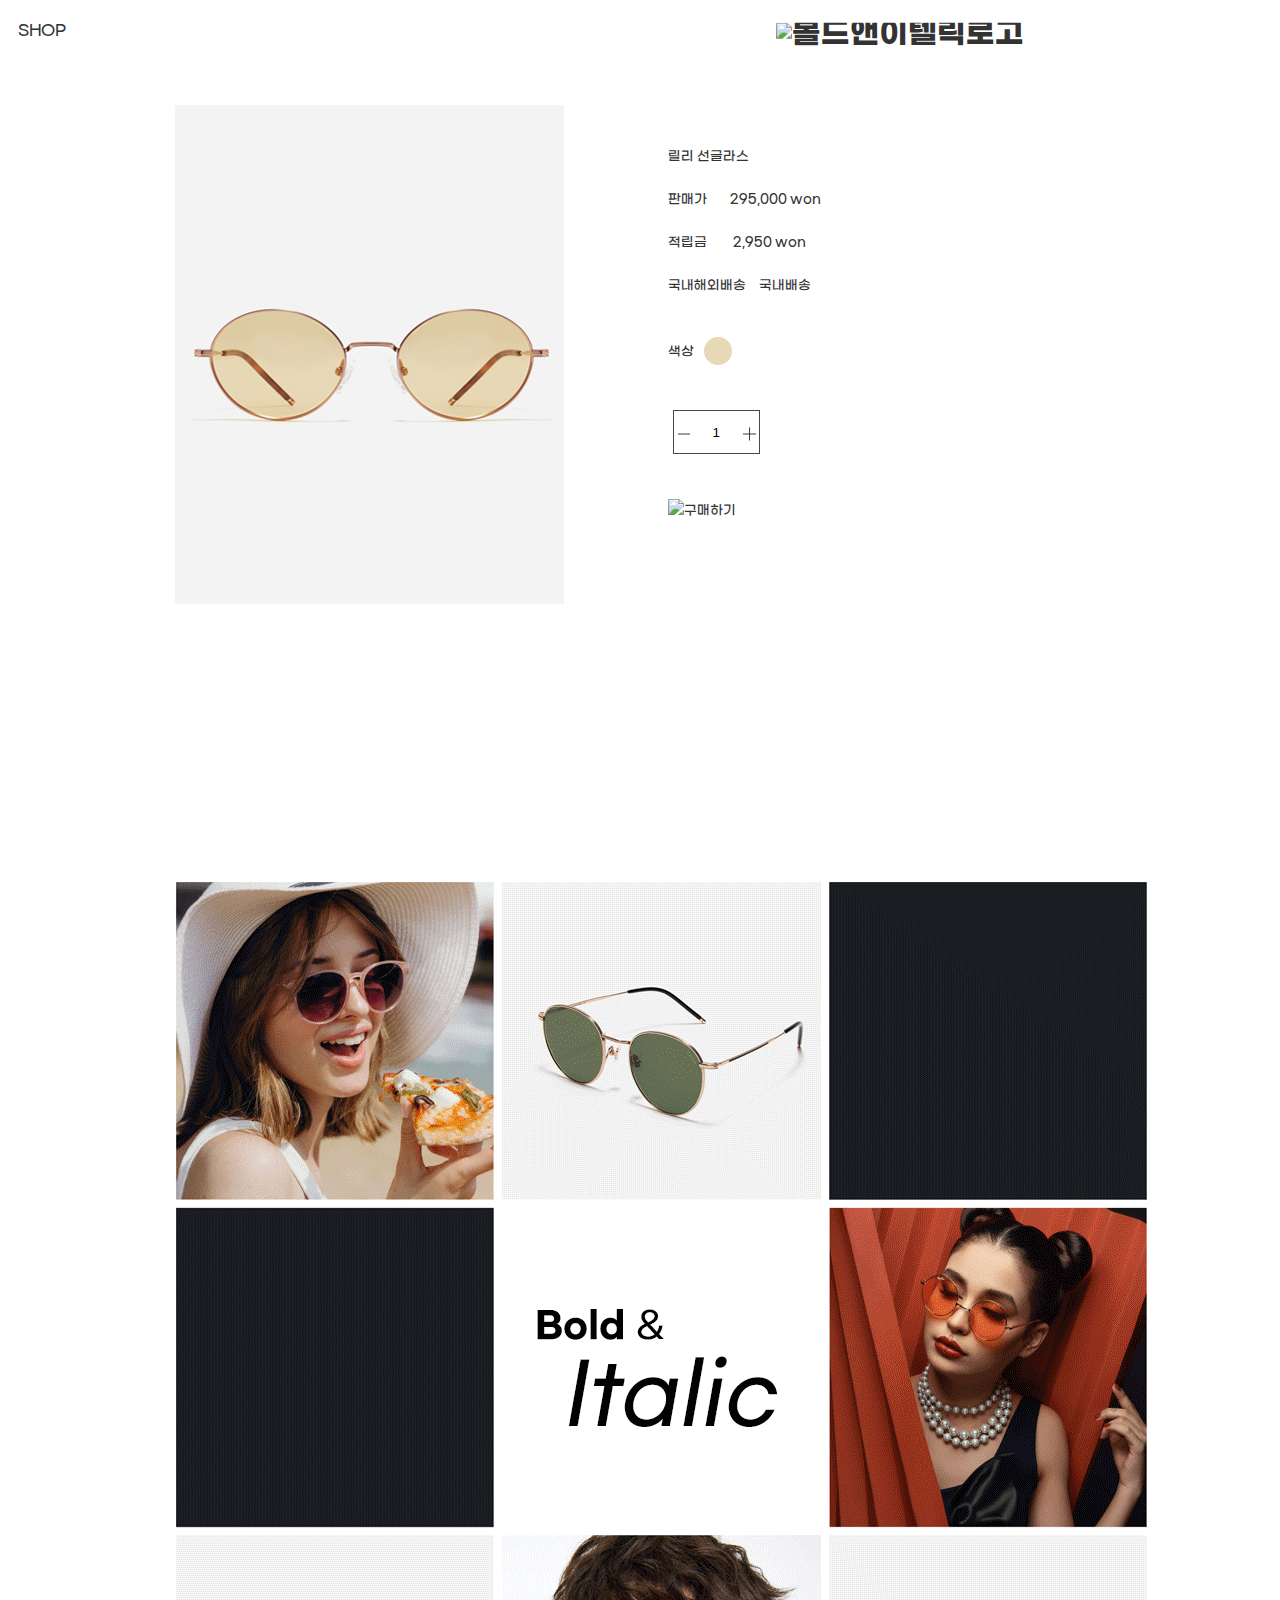
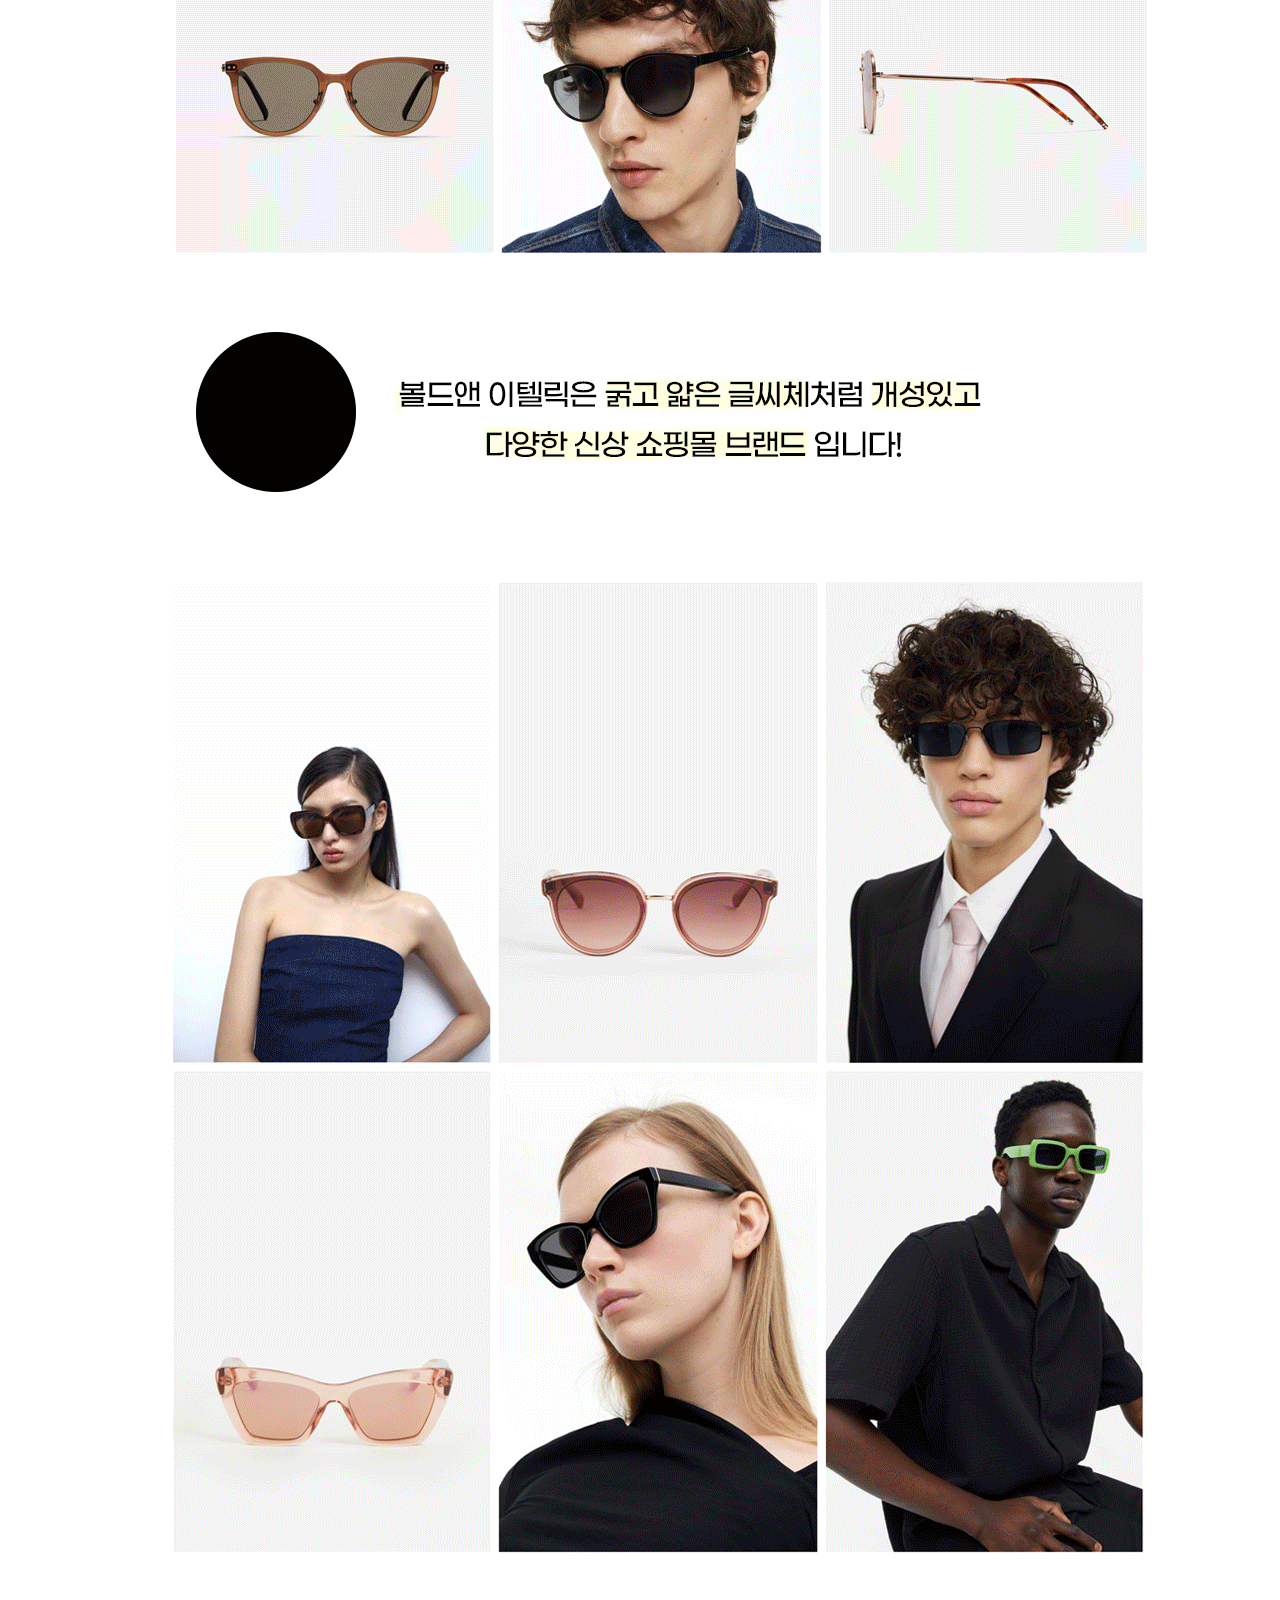
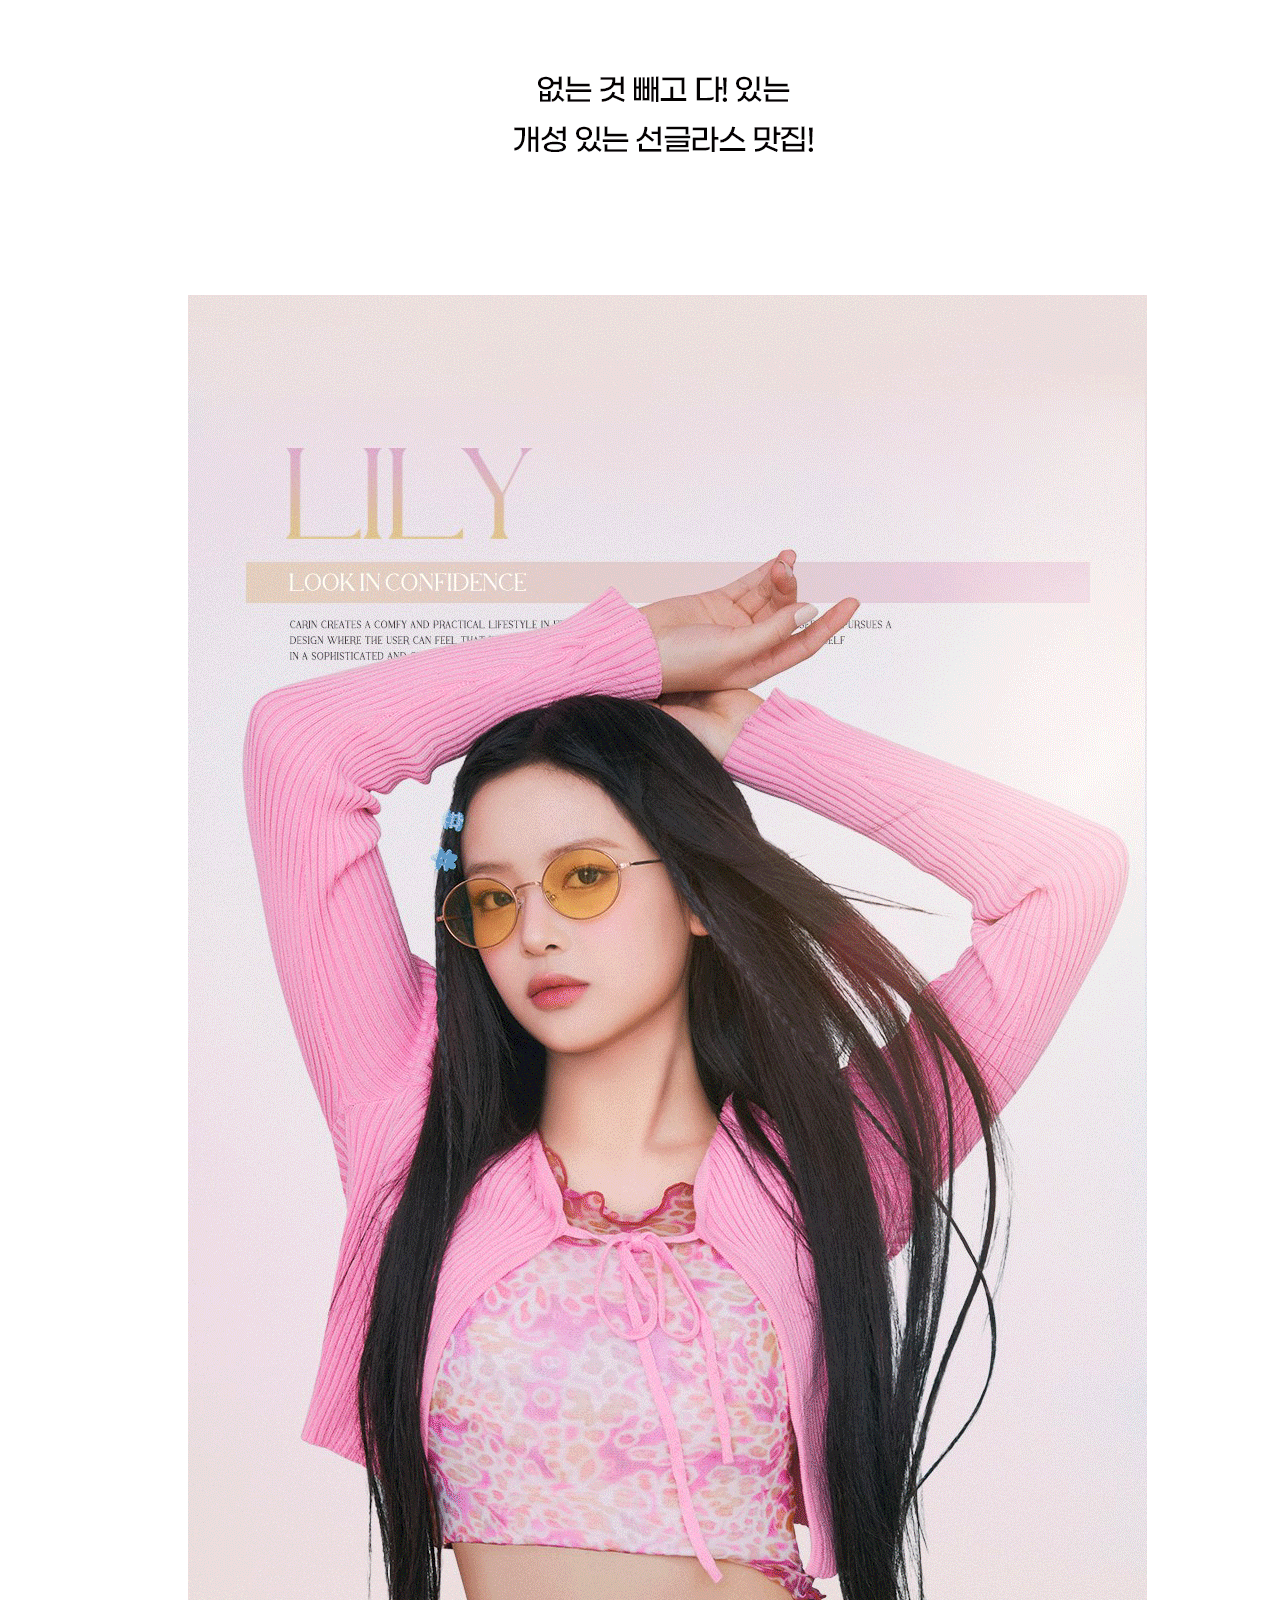
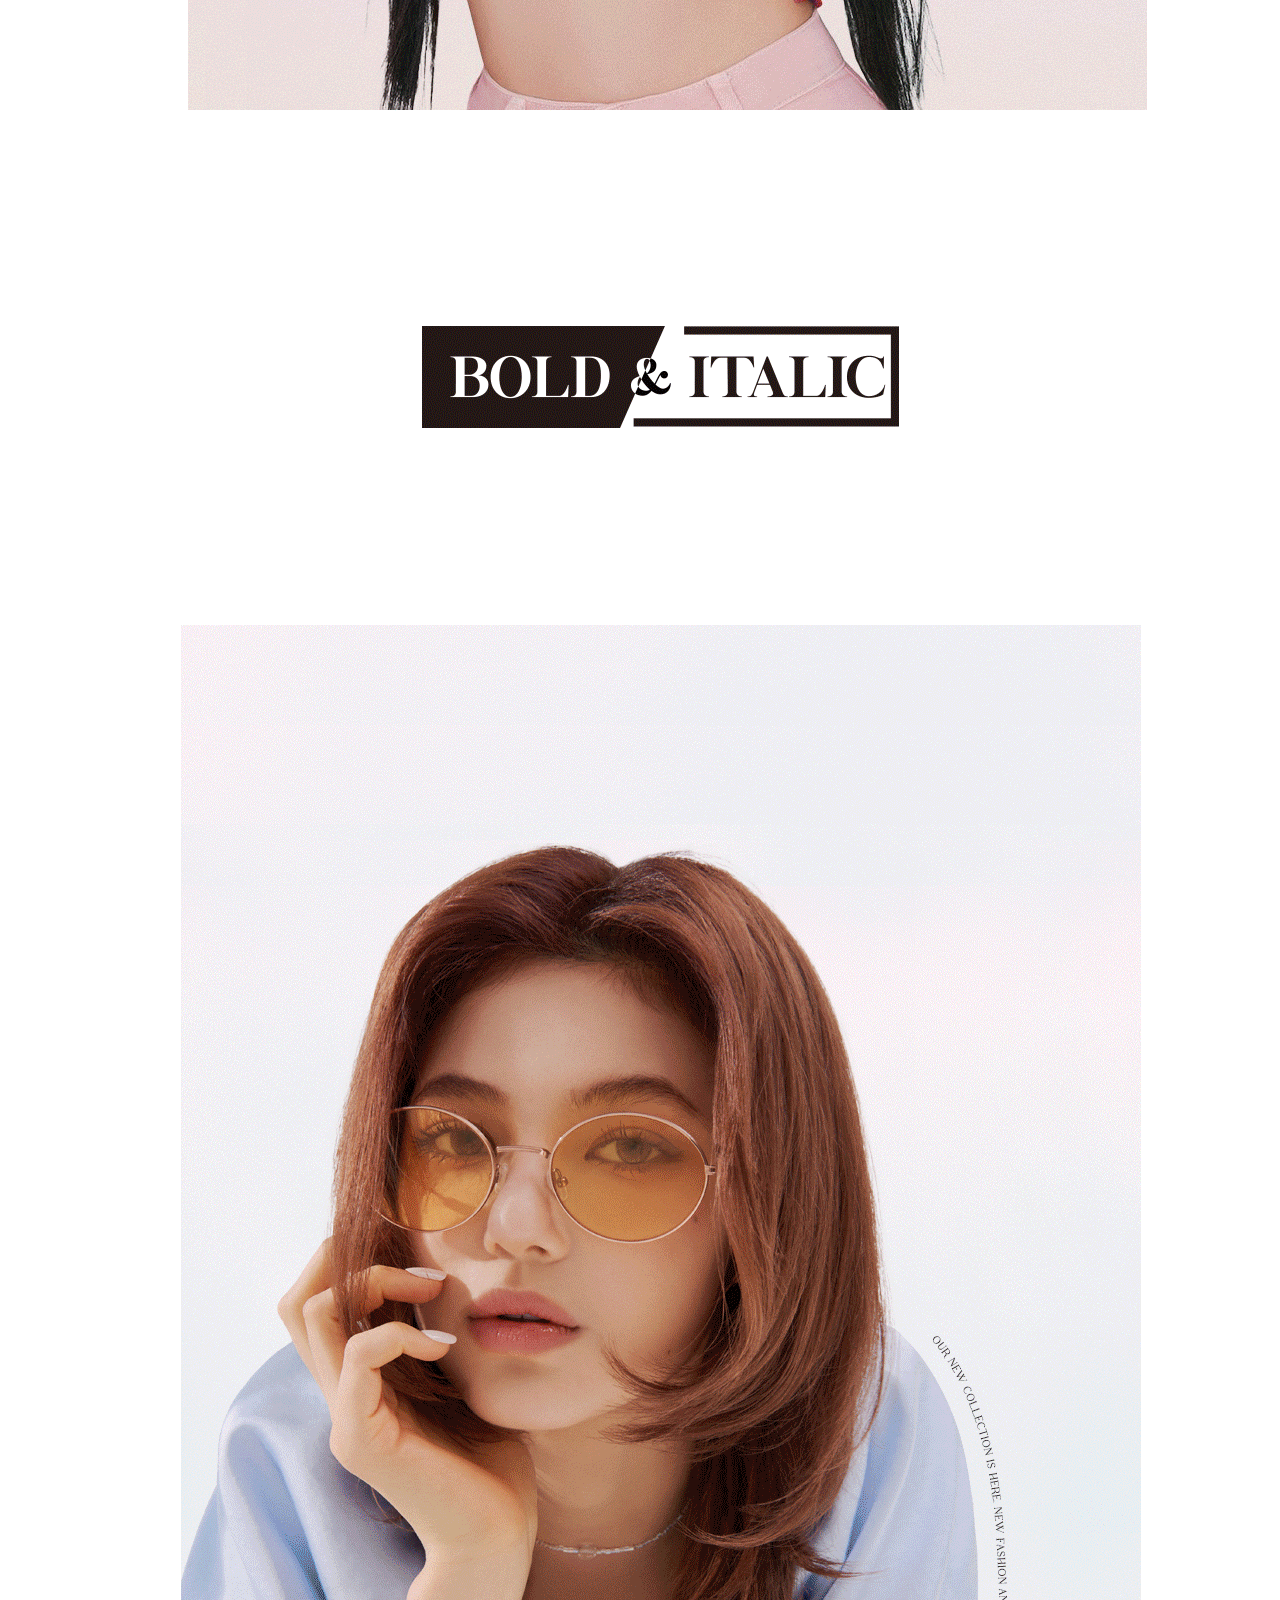
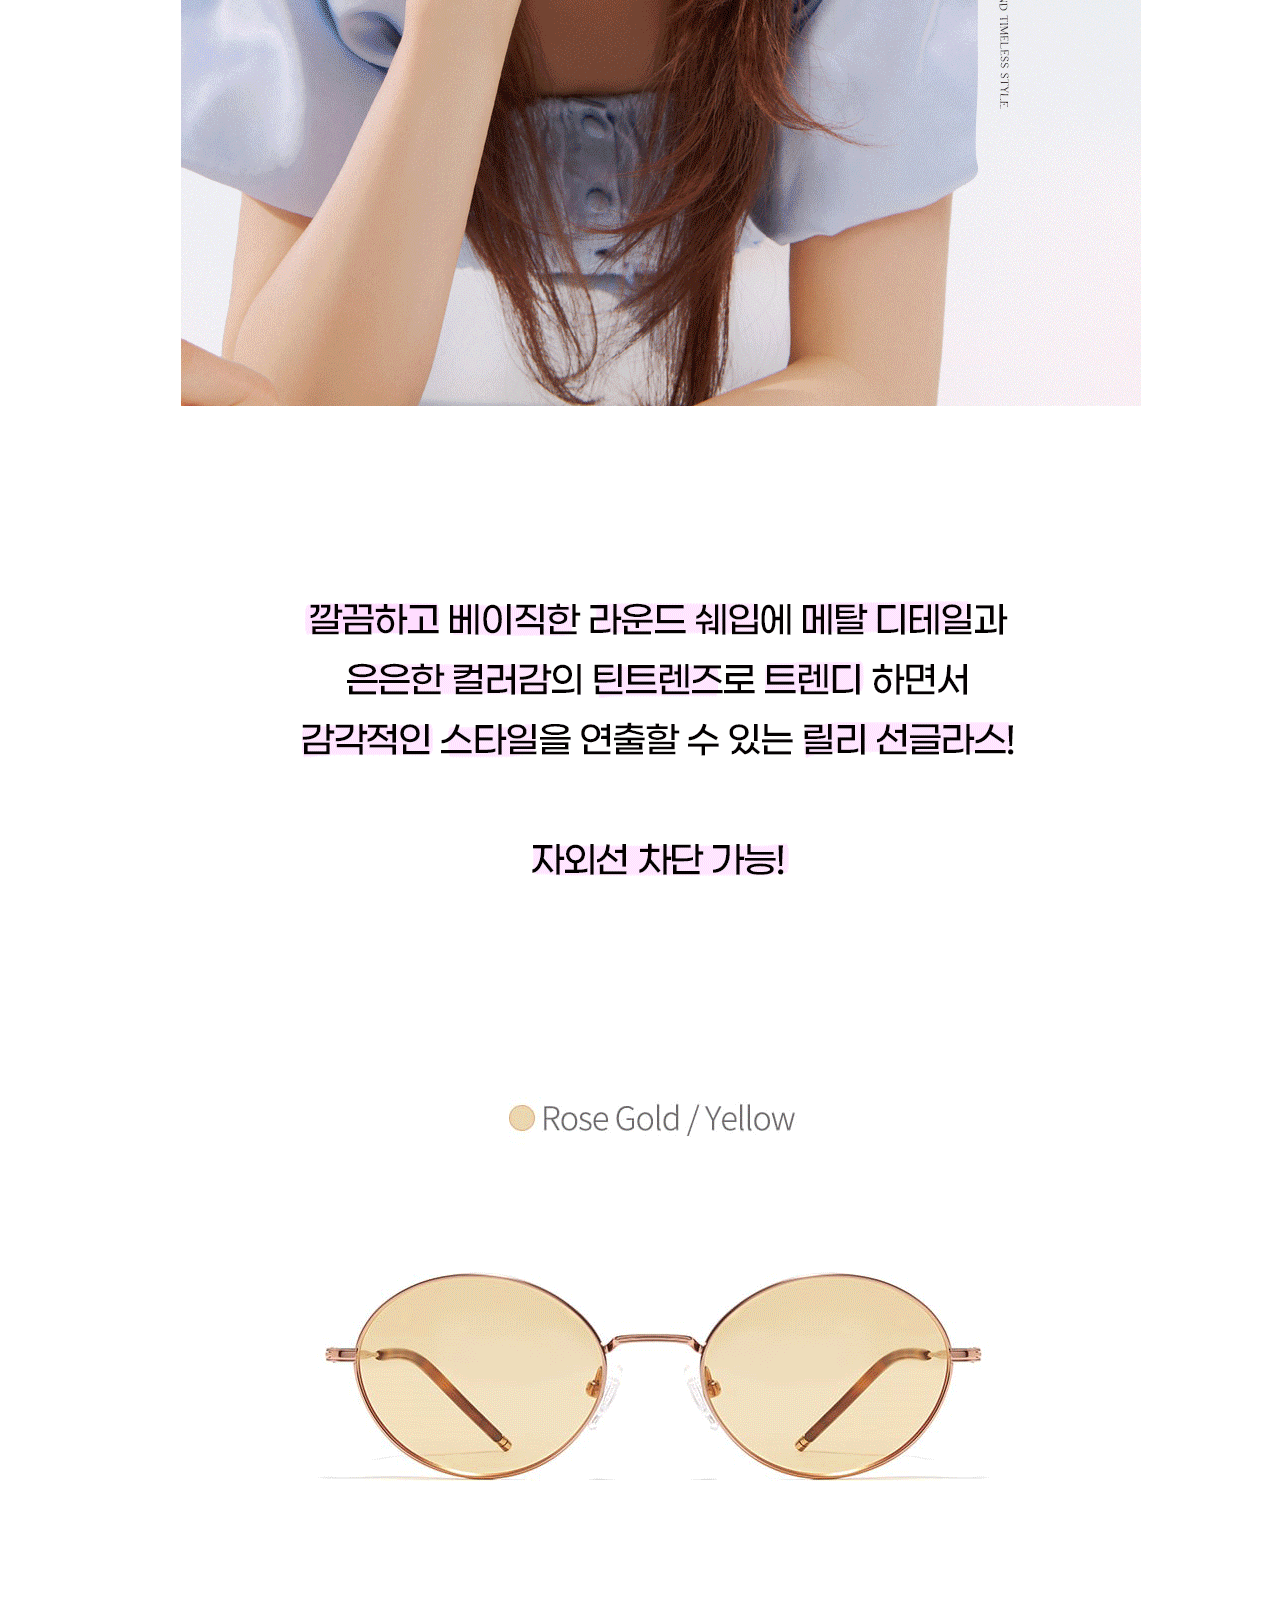
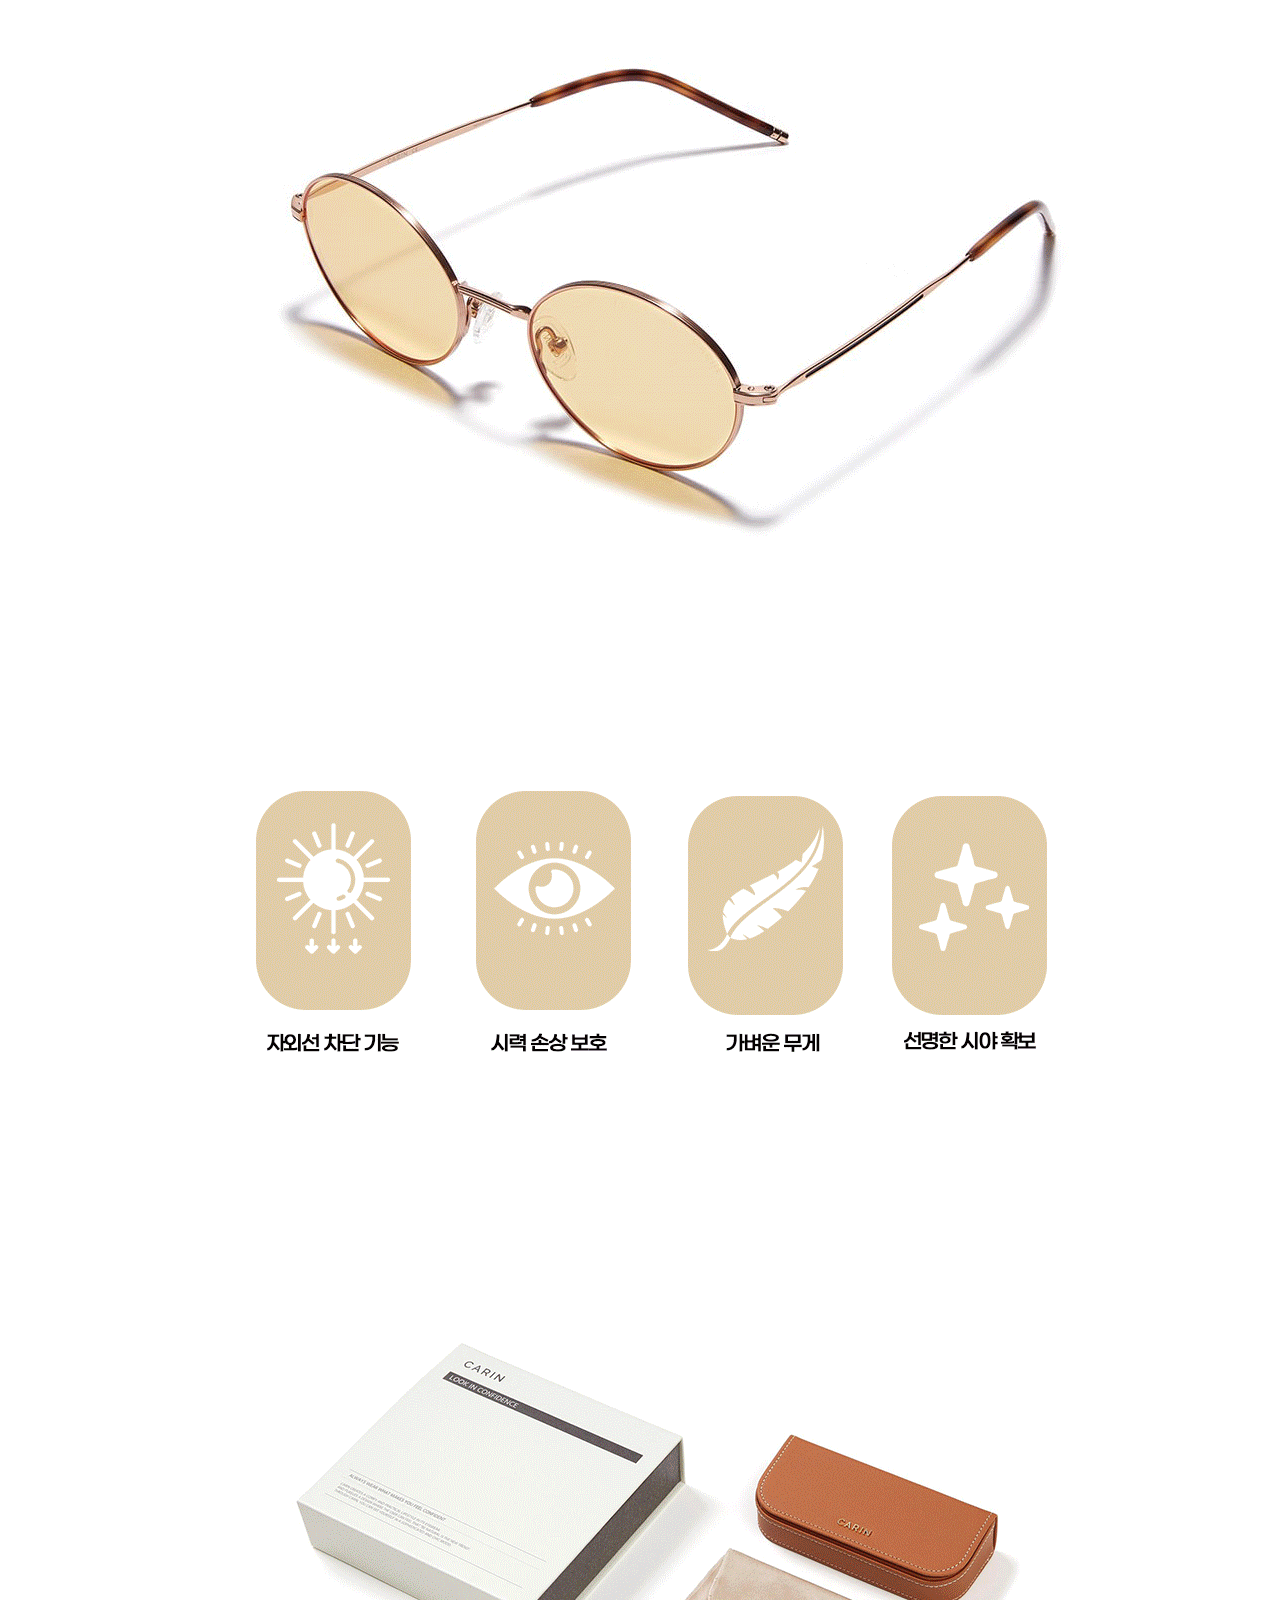
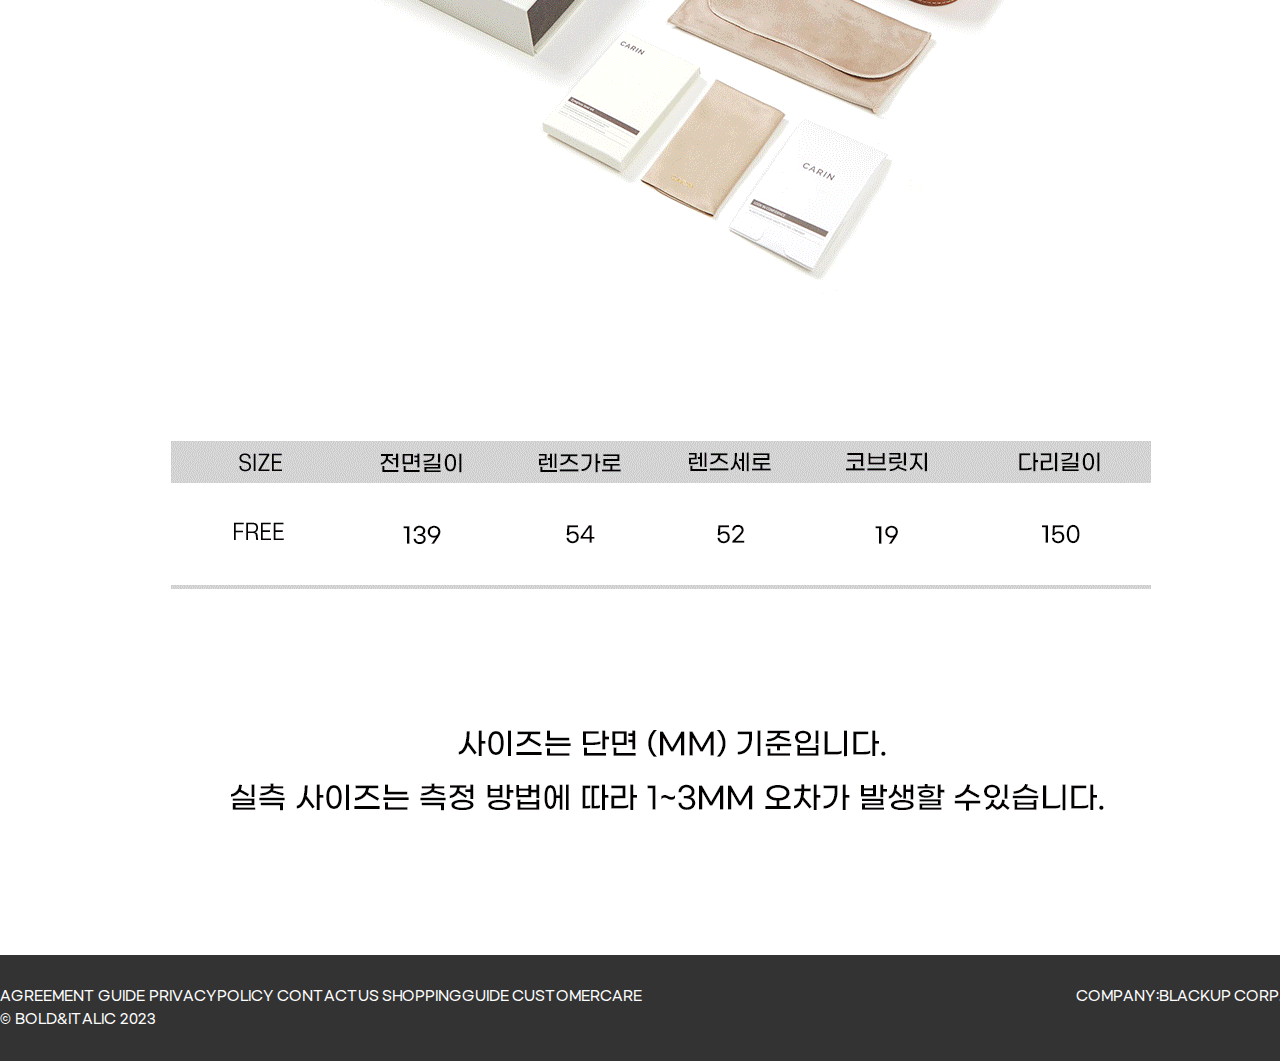
==== index.html @ 5f3ca09d "Rename index to index.html" ====
<!DOCTYPE html>
<html lang="ko">

<head>
    <meta charset="UTF-8">
    <meta http-equiv="X-UA-Compatible" content="IE=edge">
    <meta name="viewport" content="width=device-width, initial-scale=1.0">
    <title>Bold&italic</title>
    <link rel="stylesheet" href="sub-2.css">
    <!--웹폰트-->
    <link rel="stylesheet" href="./font/stylesheet.css">
    <!--파비콘-->
    <link rel="shortcut icon" href="./favicon.ico" type="image/x-icon">
</head>

<body>
    <div id="header">
        <div class="header_inner">
            <h1 id="logo">
                <a href="#"><img src="./images/logo.png" alt="볼드앤이텔릭로고"></a>
            </h1>
            <p><a href="#">SHOP</a></p>
            <ul id="gnb">
                <li><a href="#">SEARCH</a></li>
                <li><a href="#">ACCOUNT</a></li>
                <li><a href="#">BAG</a></li>
            </ul>
        </div>
    </div>

    <div id="product">
        <div class="product_inner">
            <div class="img"><img src="./imges2/product.png" alt=""></div>
            <div class="text">
                <p>릴리 선글라스</p>
                <p>판매가 &nbsp; &nbsp; &nbsp;&nbsp;295,000 won</p>
                <p>적립금 &nbsp; &nbsp; &nbsp;&nbsp; 2,950 won</p>
                <p>국내해외배송 &nbsp;&nbsp; 국내배송</p>
                <p class="padding1"><a href="#"> 색상 &nbsp;&nbsp;<img src="./imges2/color.png" alt=""></a></p>
                <div class="quantity">
                    <div class="numb_box">
                        <input type="number" min="1" max="9" step="1" value="1">
                    </div>
                </div>

                <p><a href="#"><img src="./images/button.png" alt="구매하기"></a></p>
            </div>
        </div>
    </div>

    <div id="product_detail">
        <img src="./imges2/images2/sub2-1_01.gif" alt="">
        <img src="./imges2/images2/sub2-1_03.gif" alt="">
        <img src="./imges2/images2/sub2-1_05.gif" alt="">
        <img src="./imges2/images2/sub2-1_07.gif" alt="">
        <img src="./imges2/images2/sub2-1_09.gif" alt="">
        <img src="./imges2/images2/sub2-1_11.gif" alt="">
    </div>

    <div id="footer">
        <div class="footer_inner">
            <p class="left">AGREEMENT GUIDE PRIVACYPOLICY CONTACTUS SHOPPINGGUIDE CUSTOMERCARE<br>
                © BOLD&ITALIC 2023</p>
            <p class="right">COMPANY:BLACKUP CORP. OWNER:HONGSUHEE TEL:+82-0000-0000 EMAIL:tngml0727@gmail.com<br>
                © BOLD&ITALIC 2023</p>
        </div>
    </div>
    <script src="https://code.jquery.com/jquery-2.2.4.min.js"
        integrity="sha256-BbhdlvQf/xTY9gja0Dq3HiwQF8LaCRTXxZKRutelT44=" crossorigin="anonymous"></script>
    <script src="./input/script.js"></script>

</body>

</html>
---- sub-2.css ----
/*웹폰트 : 'gmarketsans'*/

* {
    margin: 0;
    padding: 0;
}

a {
    text-decoration: none;
    color: inherit;
}

ul,
ol {
    list-style: none;
}

img,
video,
iframe {
    vertical-align: middle;
}

body {
    font-family: 'gmarketsans';
    font-weight: 500;
    font-size: 13px;
    line-height: 23px;
    color: #333;
}

/*header*/
#header {
    width: 1800px;
    margin: 0 auto;
    font-size: 15px;
    height: 70px;
    position: relative;
}



#logo {
    position: absolute;
    top: 50%;
    left: 50%;
    transform: translate(-50%, -50%);
}

#header p {
    position: absolute;
    top: 28%;
    left: 1%;
}

#gnb {
    display: flex;
    position: absolute;
    top: 1%;
    left: 84%;
}

#gnb li {
    padding: 15px;
}

/*product*/

#product {
    width: 1320px;
    margin: 0 auto;
    text-align: center;
}

.product_inner {
    margin-top: 5px;
    display: flex;
    flex-wrap: wrap;
    justify-content: space-around;
    align-content: space-around;
    padding: 30px;

}

.img {
    width: 162px;
}

.text {
    width: 457px;
    padding: 30px;
    text-align: left;
}

.text p {
    padding: 10px;
}

.text .padding1 {
    padding-top: 30px;
    padding-bottom: 30px;
}

.quantity .numb_box {
    margin: 15px;
}

/*product_detail*/
#product_detail {
    width: 1320px;
    margin: 0 auto;
    text-align: center;
    padding-top: 150px;
}

/*footer*/

#footer {
    background-color: #333;
    color: white;
}

.footer_inner {
    width: 1800px;
    margin: 0 auto;
    display: flex;
    justify-content: space-between;
    padding: 30px 0;
}

#footer .left {
    text-align: left;
}

#footer .right {
    text-align: right;
}

.quantity {
    position: relative;
}

input[type=number]::-webkit-inner-spin-button,
input[type=number]::-webkit-outer-spin-button {
    -webkit-appearance: none;
    margin: 0;
}

input[type=number] {
    -moz-appearance: textfield;
}

.quantity input {
    width: 45px;
    height: 42px;
    line-height: 1.65;
    float: left;
    display: block;
    padding: 0;
    margin: 0 20px;
    border: none;
    text-align: center;
    position: relative;
    z-index: 10;
}

.quantity input:focus {
    outline: 0;
}

.quantity-nav {
    width: 100%;
    position: absolute;
    top: 0;
    left: 0;
    height: 42px;
}

.quantity-button {
    position: relative;
    cursor: pointer;

    text-align: center;

    font-size: 13px;
    font-family: "Trebuchet MS", Helvetica, sans-serif !important;
    line-height: 1.7;

    -webkit-user-select: none;
    -moz-user-select: none;
    -ms-user-select: none;
    -o-user-select: none;
    user-select: none;
}

.quantity-button.quantity-up {
    position: absolute;
    height: 50%;
    top: 50%;
    transform: translateY(-50%);
    right: 0;
}

.quantity-button.quantity-down {
    position: absolute;
    top: 50%;
    transform: translateY(-50%);
    left: 0;
    height: 50%;
}

.numb_box {
    border: 1px solid #494949;
    height: 42px;
    width: 85px;
    position: relative;
}

.quantity {
    padding-bottom: 20px;
}
---- font/stylesheet.css ----
@font-face {
    font-family: 'gmarketsans';
    src: url('GmarketSansLight.eot');
    src: url('GmarketSansLight.eot?#iefix') format('embedded-opentype'),
        url('GmarketSansLight.woff') format('woff');
    font-weight: 300;
    font-style: normal;
    font-display: swap;
}

@font-face {
    font-family: 'gmarketsans';
    src: url('GmarketSansBold.eot');
    src: url('GmarketSansBold.eot?#iefix') format('embedded-opentype'),
        url('GmarketSansBold.woff') format('woff');
    font-weight: bold;
    font-style: normal;
    font-display: swap;
}

@font-face {
    font-family: 'gmarketsans';
    src: url('GmarketSansMedium.eot');
    src: url('GmarketSansMedium.eot?#iefix') format('embedded-opentype'),
        url('GmarketSansMedium.woff') format('woff');
    font-weight: 500;
    font-style: normal;
    font-display: swap;
}

@font-face {
    font-family: 'Gmarket Sans TTF';
    src: url('GmarketSansTTFBold.eot');
    src: url('GmarketSansTTFBold.eot?#iefix') format('embedded-opentype'),
        url('GmarketSansTTFBold.woff') format('woff');
    font-weight: bold;
    font-style: normal;
    font-display: swap;
}

@font-face {
    font-family: 'Gmarket Sans TTF';
    src: url('GmarketSansTTFMedium.eot');
    src: url('GmarketSansTTFMedium.eot?#iefix') format('embedded-opentype'),
        url('GmarketSansTTFMedium.woff') format('woff');
    font-weight: 500;
    font-style: normal;
    font-display: swap;
}

@font-face {
    font-family: 'Gmarket Sans TTF';
    src: url('GmarketSansTTFLight.eot');
    src: url('GmarketSansTTFLight.eot?#iefix') format('embedded-opentype'),
        url('GmarketSansTTFLight.woff') format('woff');
    font-weight: 300;
    font-style: normal;
    font-display: swap;
}
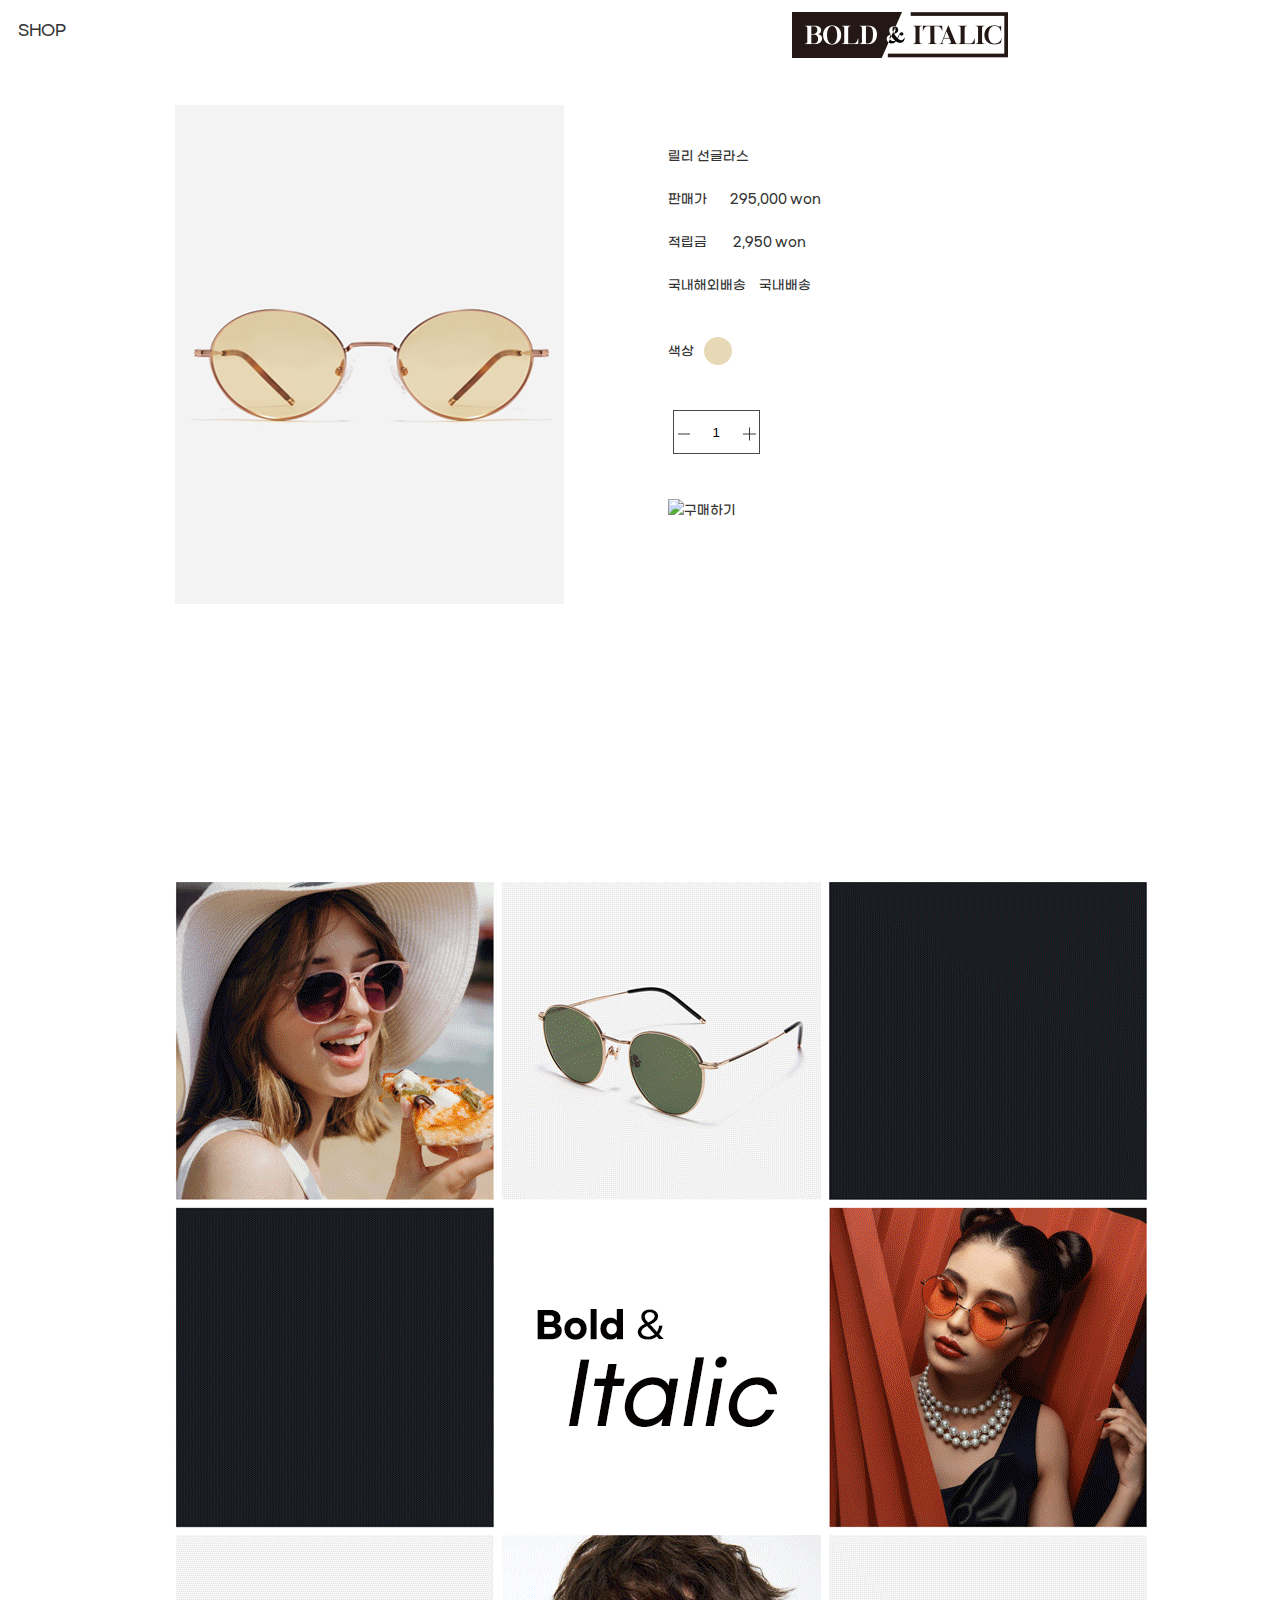
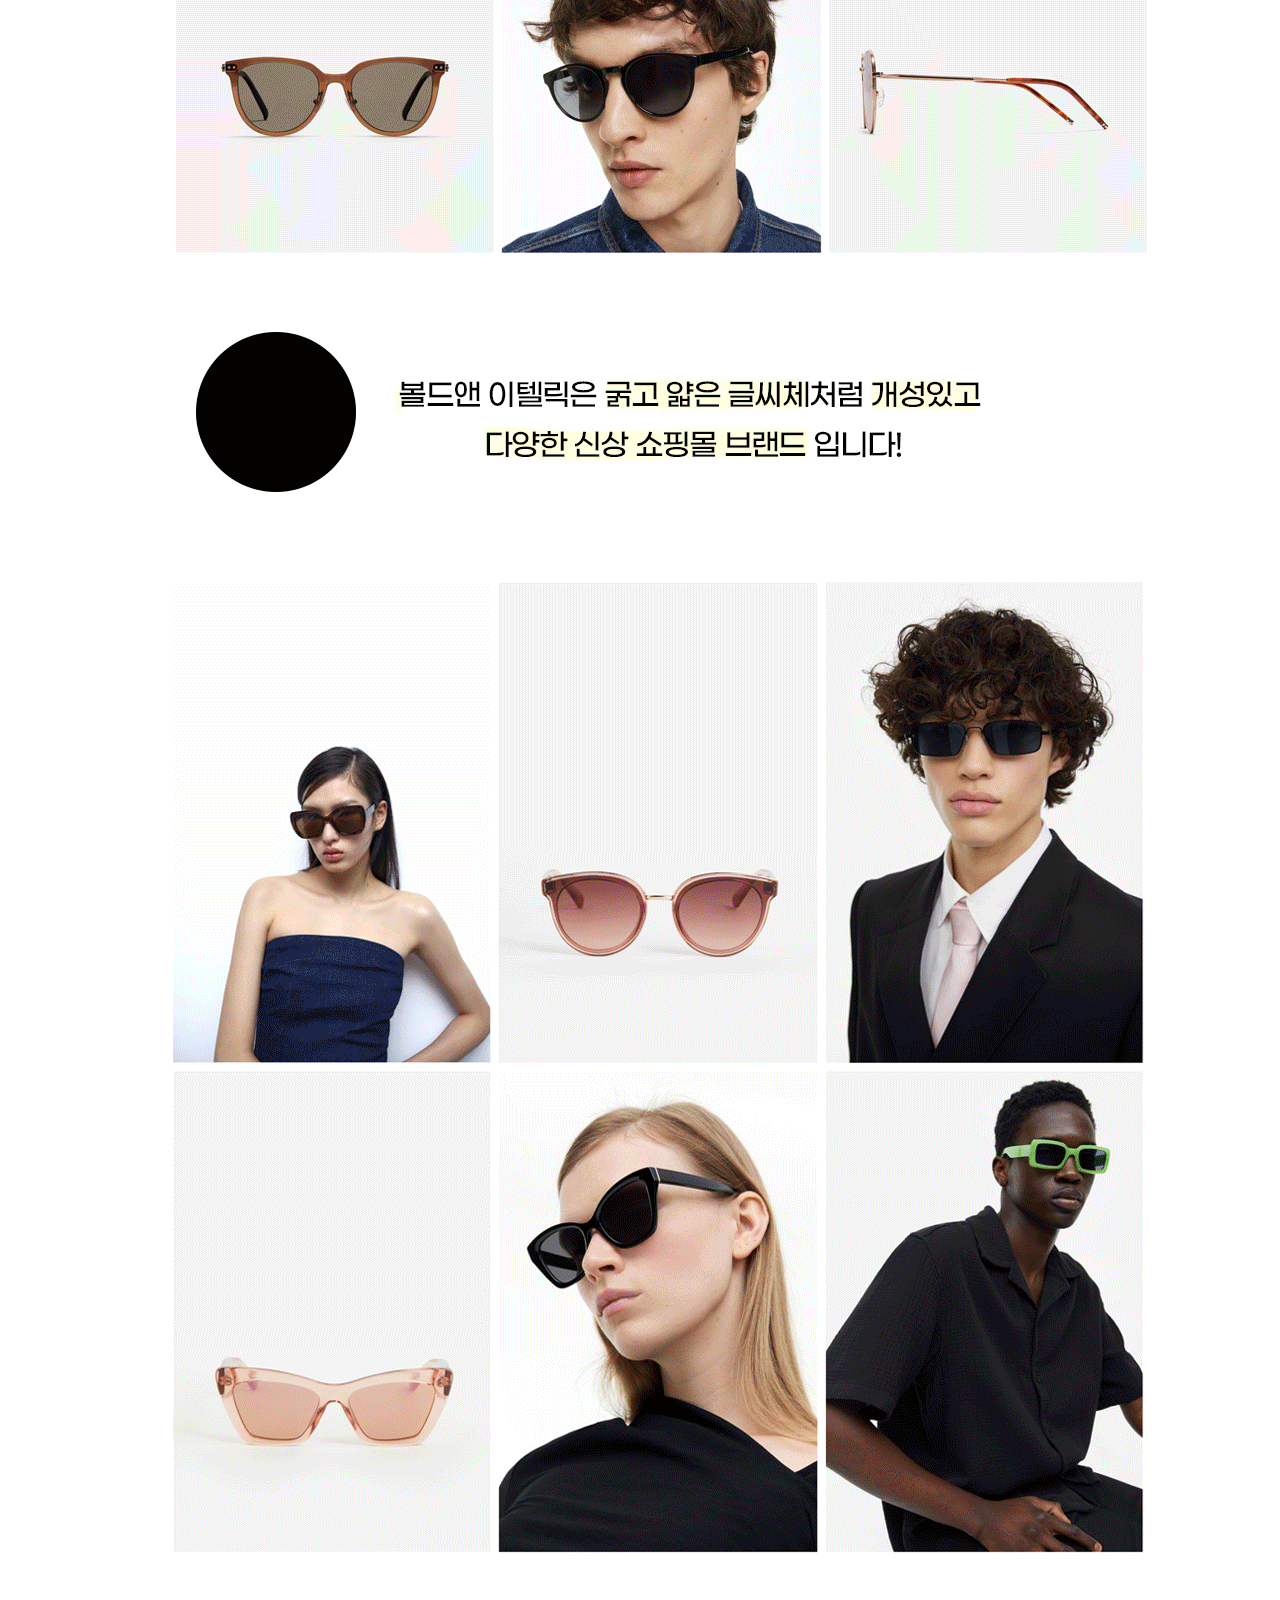
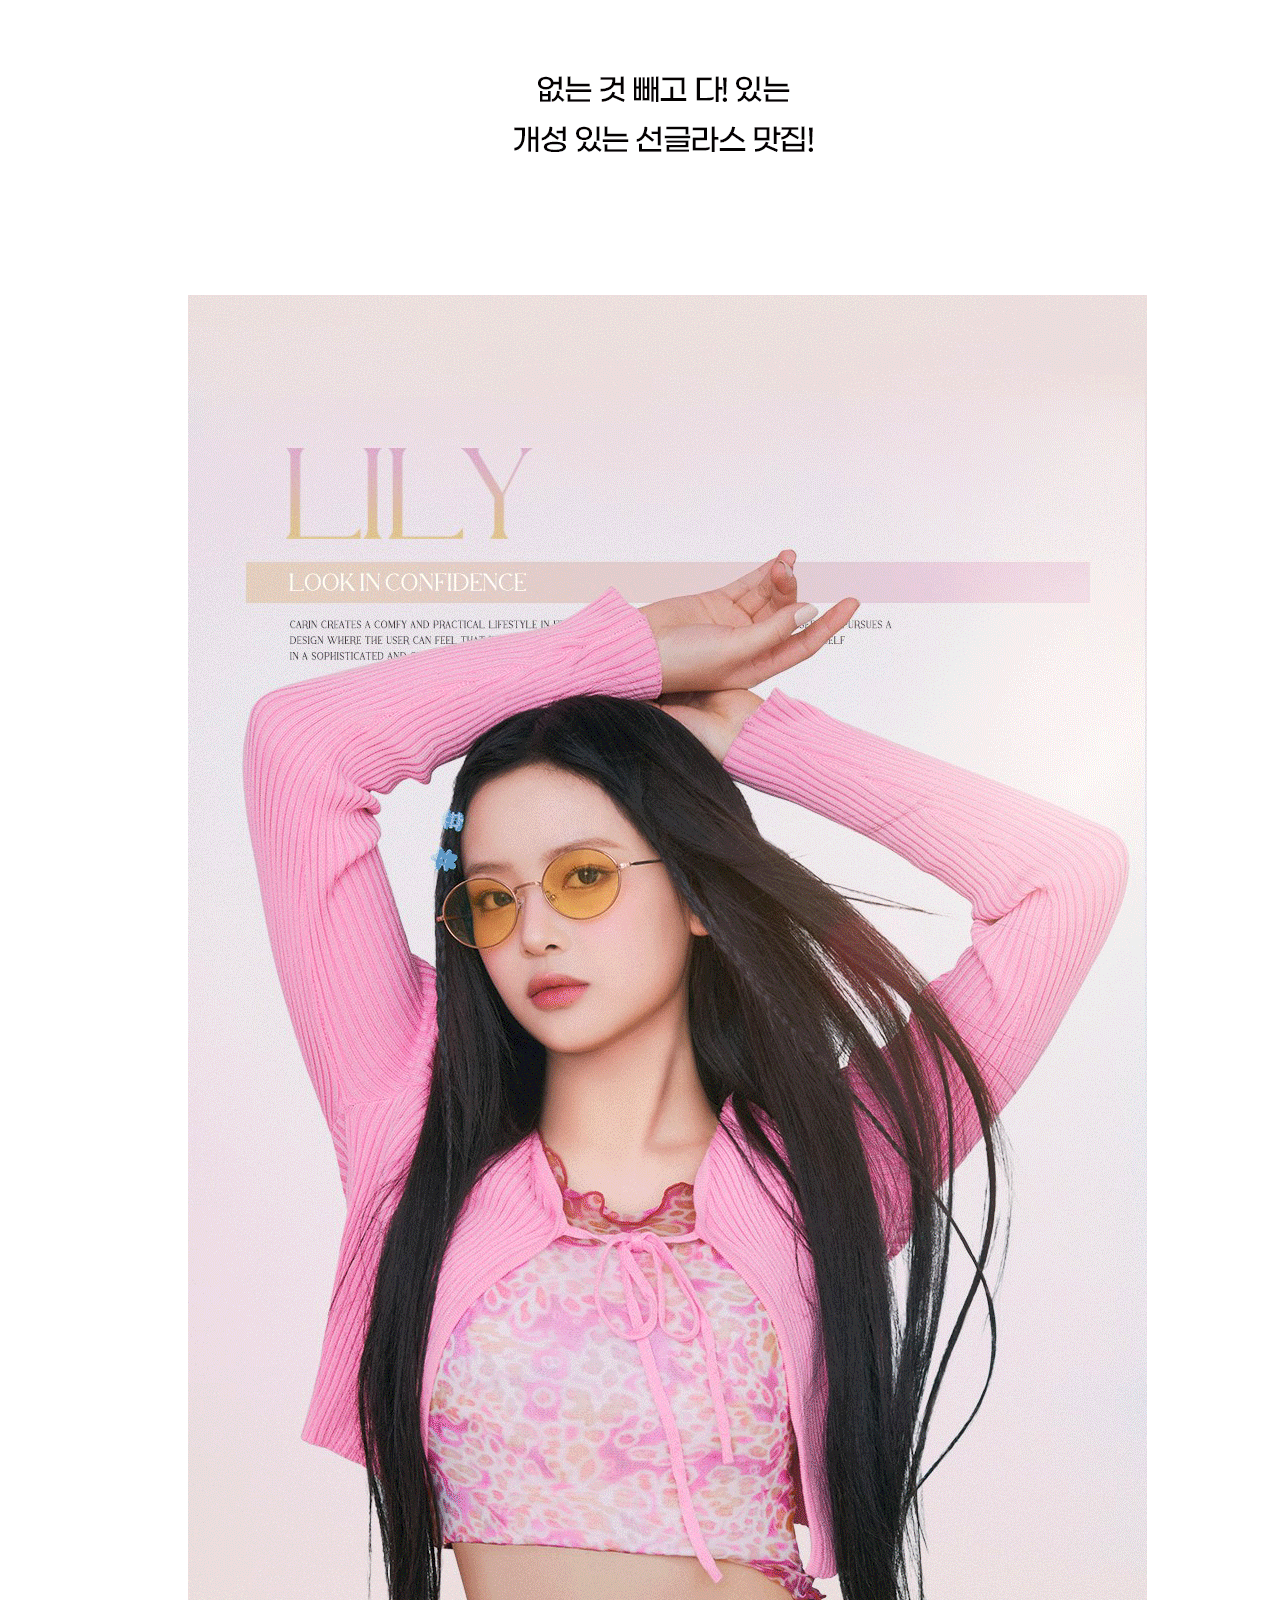
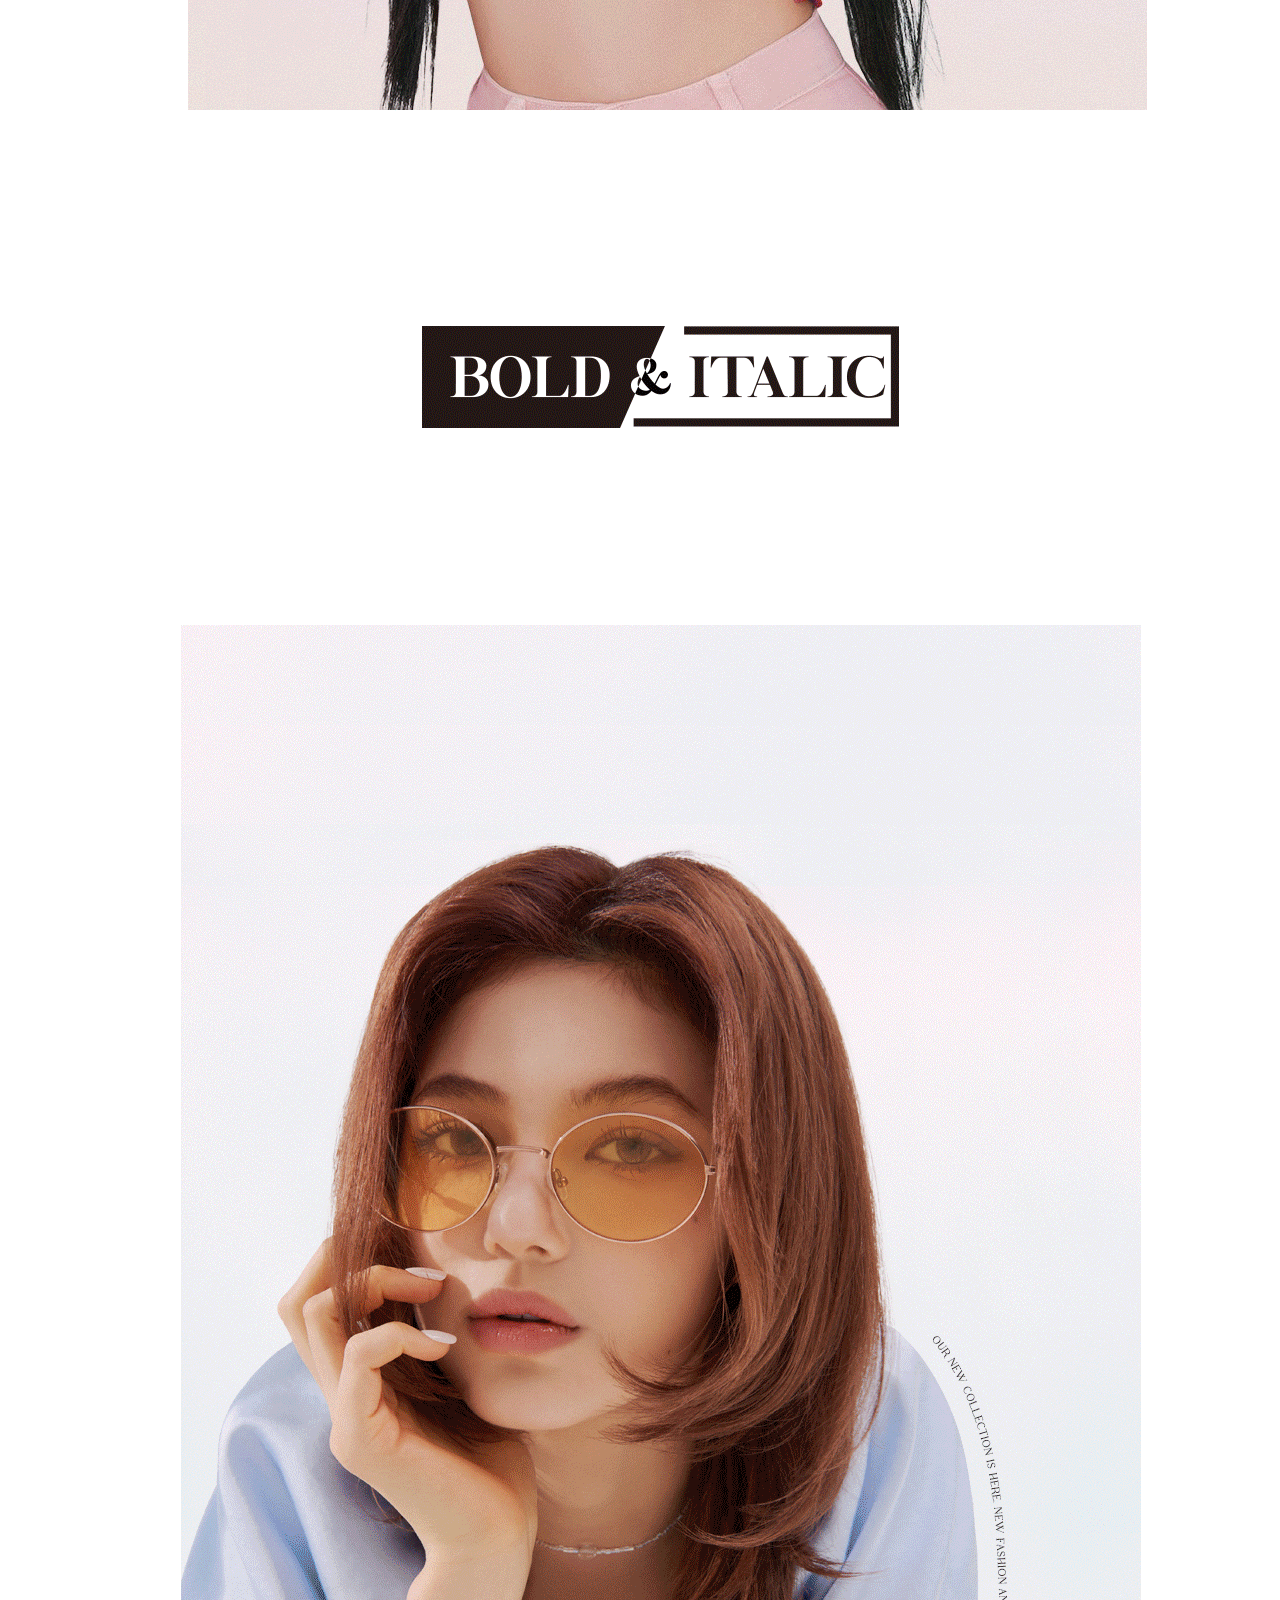
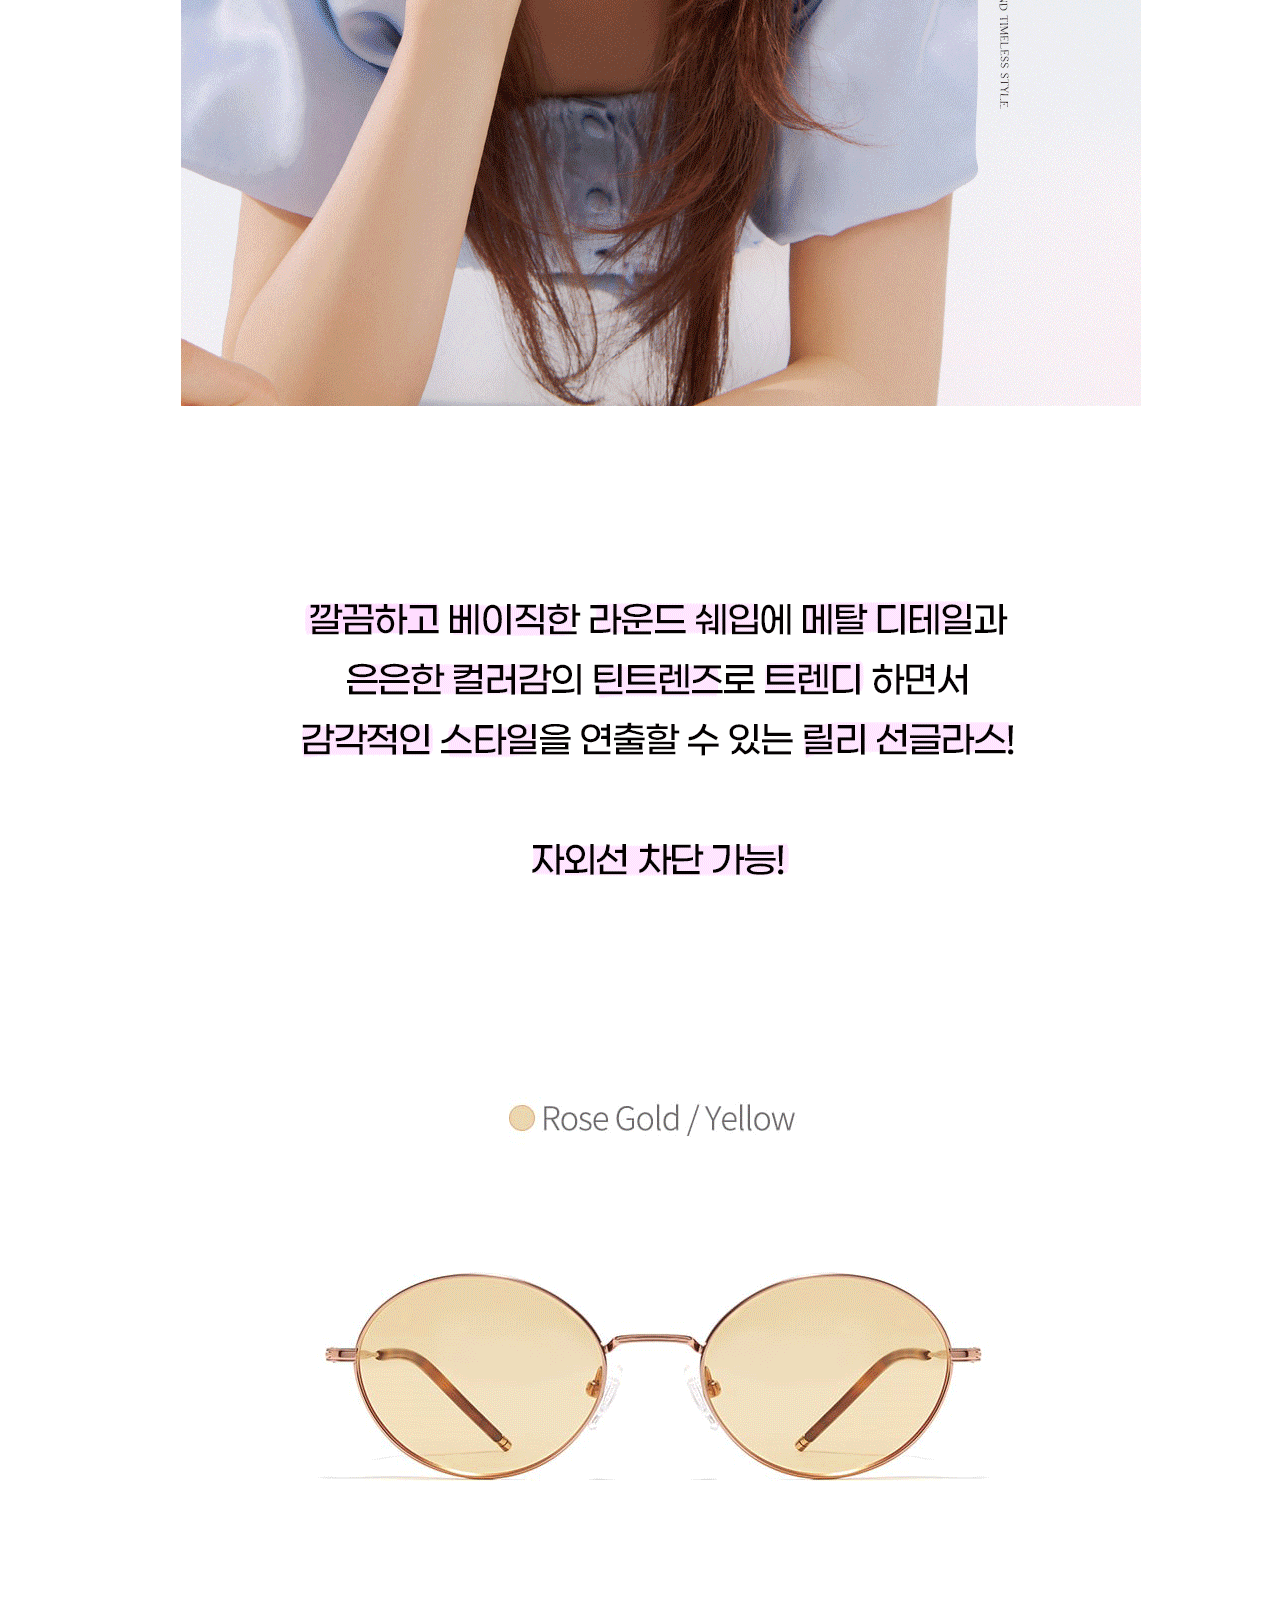
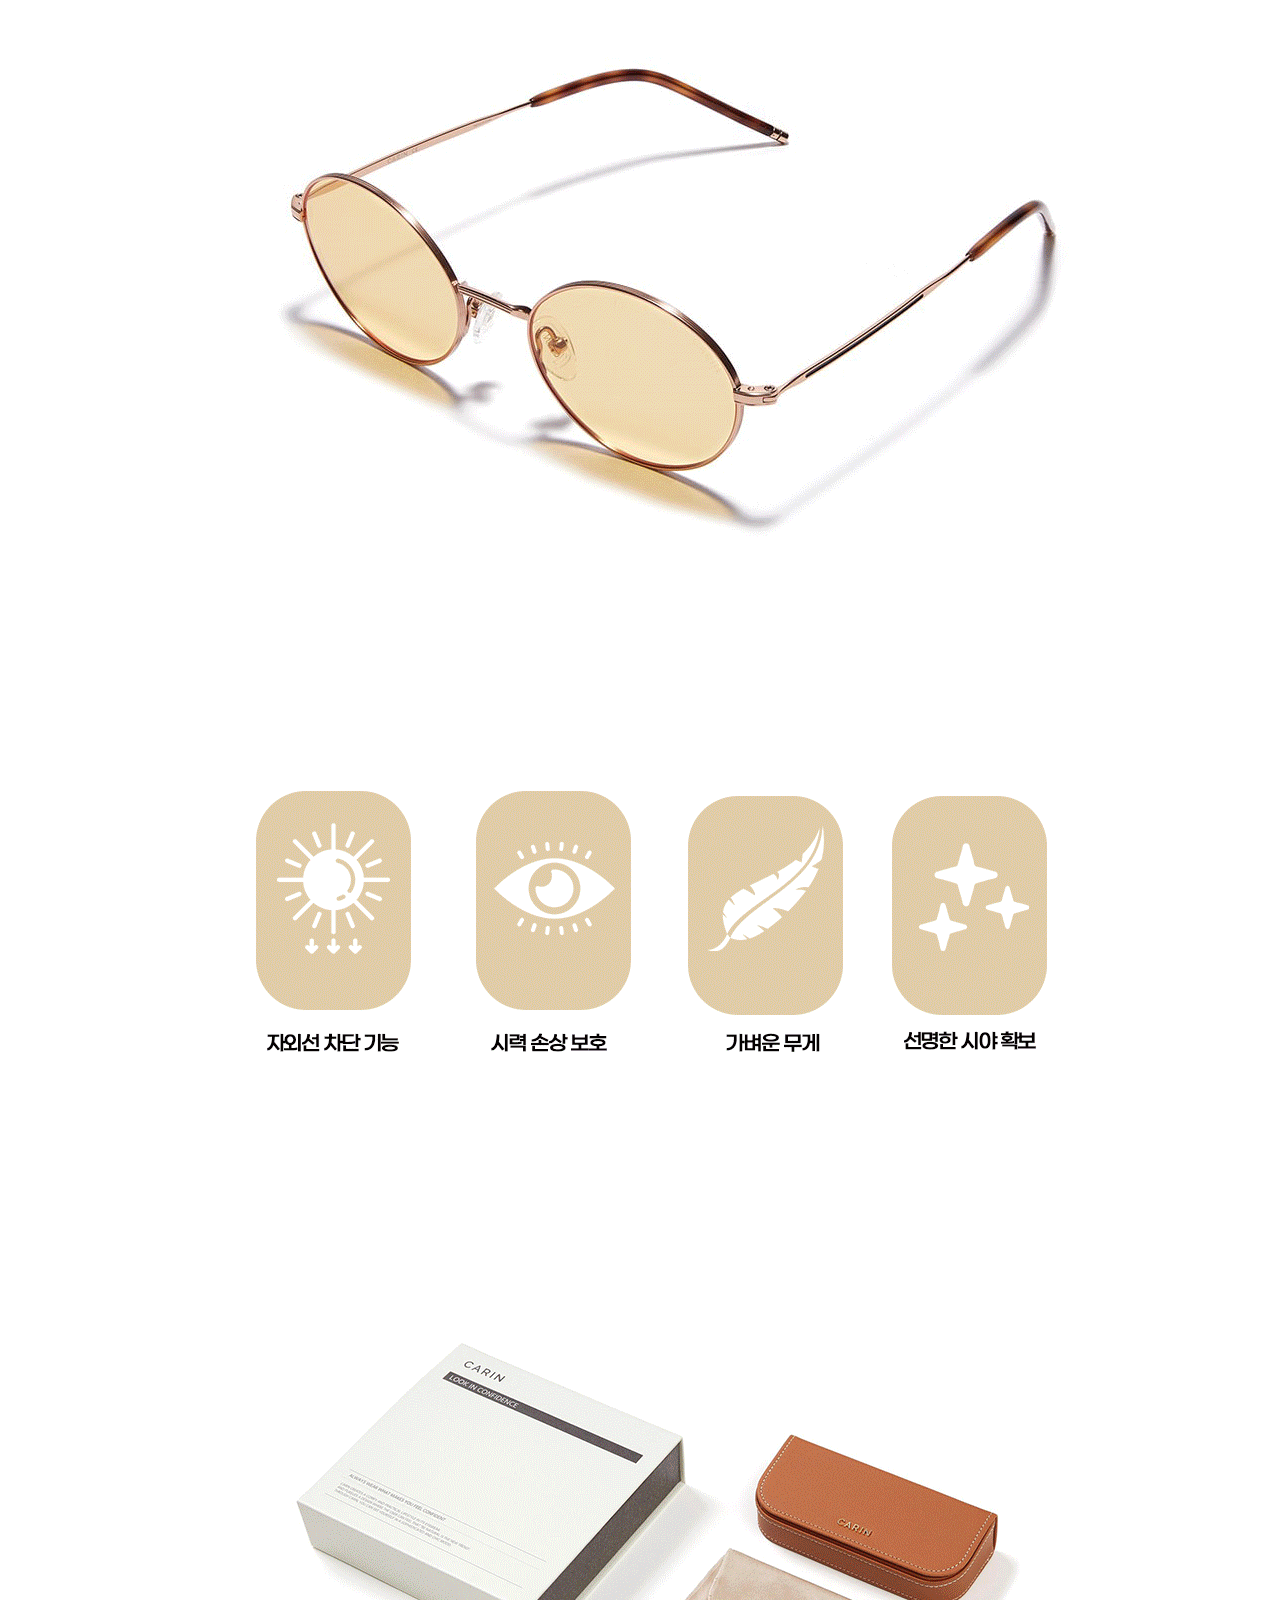
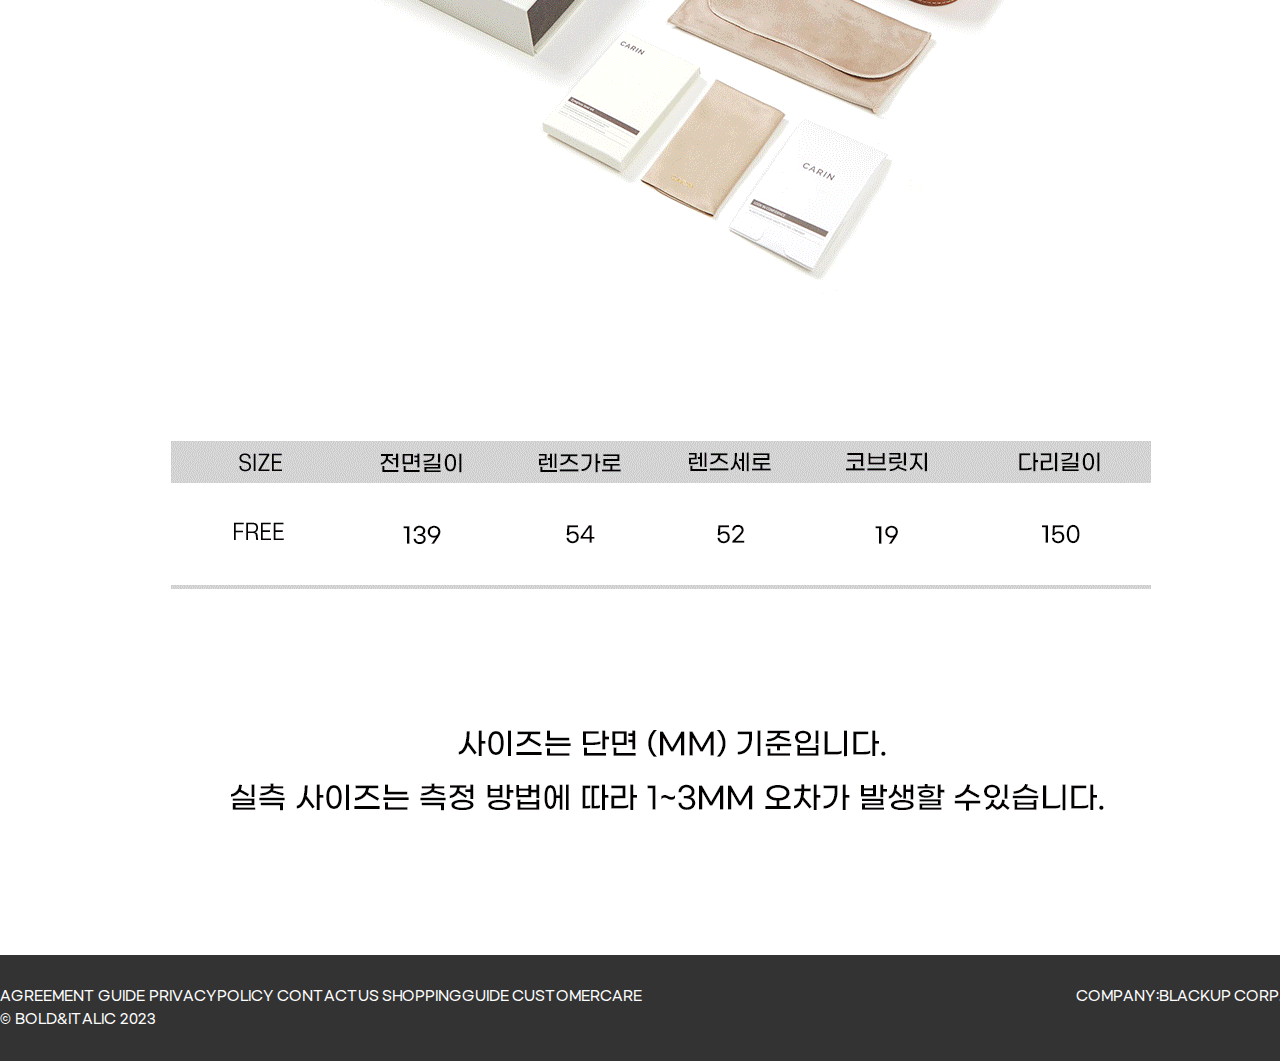
==== commit 7d39e222: "Update index.html" ====
--- a/index.html
+++ b/index.html
@@ -6,7 +6,7 @@
     <meta http-equiv="X-UA-Compatible" content="IE=edge">
     <meta name="viewport" content="width=device-width, initial-scale=1.0">
     <title>Bold&italic</title>
-    <link rel="stylesheet" href="sub-2.css">
+    <link rel="stylesheet" href="main.css">
     <!--웹폰트-->
     <link rel="stylesheet" href="./font/stylesheet.css">
     <!--파비콘-->
@@ -17,7 +17,7 @@
     <div id="header">
         <div class="header_inner">
             <h1 id="logo">
-                <a href="#"><img src="./images/logo.png" alt="볼드앤이텔릭로고"></a>
+                <a href="#"><img src="./imges2/logo.png" alt="볼드앤이텔릭로고"></a>
             </h1>
             <p><a href="#">SHOP</a></p>
             <ul id="gnb">
--- a/main.css
+++ b/main.css
@@ -0,0 +1,221 @@
+/*웹폰트 : 'gmarketsans'*/
+
+* {
+    margin: 0;
+    padding: 0;
+}
+
+a {
+    text-decoration: none;
+    color: inherit;
+}
+
+ul,
+ol {
+    list-style: none;
+}
+
+img,
+video,
+iframe {
+    vertical-align: middle;
+}
+
+body {
+    font-family: 'gmarketsans';
+    font-weight: 500;
+    font-size: 13px;
+    line-height: 23px;
+    color: #333;
+}
+
+/*header*/
+#header {
+    width: 1800px;
+    margin: 0 auto;
+    font-size: 15px;
+    height: 70px;
+    position: relative;
+}
+
+
+
+#logo {
+    position: absolute;
+    top: 50%;
+    left: 50%;
+    transform: translate(-50%, -50%);
+}
+
+#header p {
+    position: absolute;
+    top: 28%;
+    left: 1%;
+}
+
+#gnb {
+    display: flex;
+    position: absolute;
+    top: 1%;
+    left: 84%;
+}
+
+#gnb li {
+    padding: 15px;
+}
+
+/*product*/
+
+#product {
+    width: 1320px;
+    margin: 0 auto;
+    text-align: center;
+}
+
+.product_inner {
+    margin-top: 5px;
+    display: flex;
+    flex-wrap: wrap;
+    justify-content: space-around;
+    align-content: space-around;
+    padding: 30px;
+
+}
+
+.img {
+    width: 162px;
+}
+
+.text {
+    width: 457px;
+    padding: 30px;
+    text-align: left;
+}
+
+.text p {
+    padding: 10px;
+}
+
+.text .padding1 {
+    padding-top: 30px;
+    padding-bottom: 30px;
+}
+
+.quantity .numb_box {
+    margin: 15px;
+}
+
+/*product_detail*/
+#product_detail {
+    width: 1320px;
+    margin: 0 auto;
+    text-align: center;
+    padding-top: 150px;
+}
+
+/*footer*/
+
+#footer {
+    background-color: #333;
+    color: white;
+}
+
+.footer_inner {
+    width: 1800px;
+    margin: 0 auto;
+    display: flex;
+    justify-content: space-between;
+    padding: 30px 0;
+}
+
+#footer .left {
+    text-align: left;
+}
+
+#footer .right {
+    text-align: right;
+}
+
+.quantity {
+    position: relative;
+}
+
+input[type=number]::-webkit-inner-spin-button,
+input[type=number]::-webkit-outer-spin-button {
+    -webkit-appearance: none;
+    margin: 0;
+}
+
+input[type=number] {
+    -moz-appearance: textfield;
+}
+
+.quantity input {
+    width: 45px;
+    height: 42px;
+    line-height: 1.65;
+    float: left;
+    display: block;
+    padding: 0;
+    margin: 0 20px;
+    border: none;
+    text-align: center;
+    position: relative;
+    z-index: 10;
+}
+
+.quantity input:focus {
+    outline: 0;
+}
+
+.quantity-nav {
+    width: 100%;
+    position: absolute;
+    top: 0;
+    left: 0;
+    height: 42px;
+}
+
+.quantity-button {
+    position: relative;
+    cursor: pointer;
+
+    text-align: center;
+
+    font-size: 13px;
+    font-family: "Trebuchet MS", Helvetica, sans-serif !important;
+    line-height: 1.7;
+
+    -webkit-user-select: none;
+    -moz-user-select: none;
+    -ms-user-select: none;
+    -o-user-select: none;
+    user-select: none;
+}
+
+.quantity-button.quantity-up {
+    position: absolute;
+    height: 50%;
+    top: 50%;
+    transform: translateY(-50%);
+    right: 0;
+}
+
+.quantity-button.quantity-down {
+    position: absolute;
+    top: 50%;
+    transform: translateY(-50%);
+    left: 0;
+    height: 50%;
+}
+
+.numb_box {
+    border: 1px solid #494949;
+    height: 42px;
+    width: 85px;
+    position: relative;
+}
+
+.quantity {
+    padding-bottom: 20px;
+}
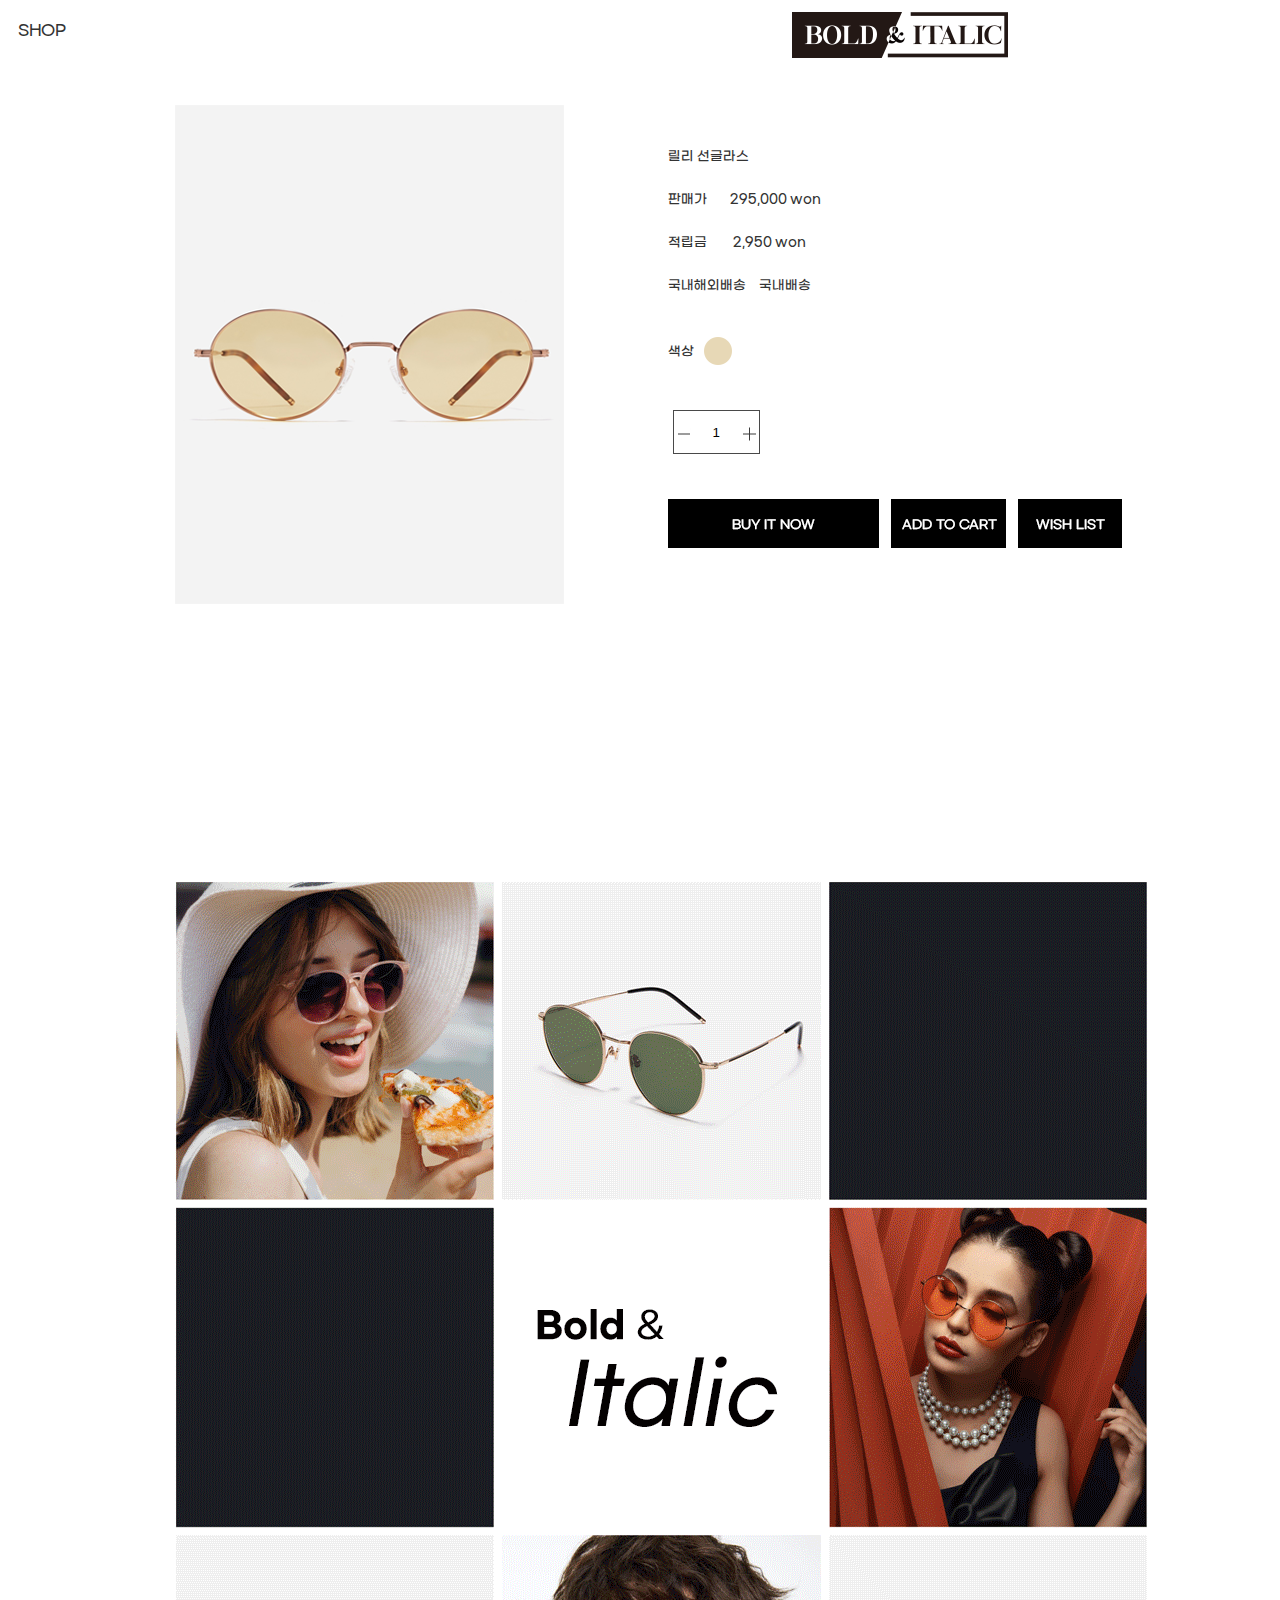
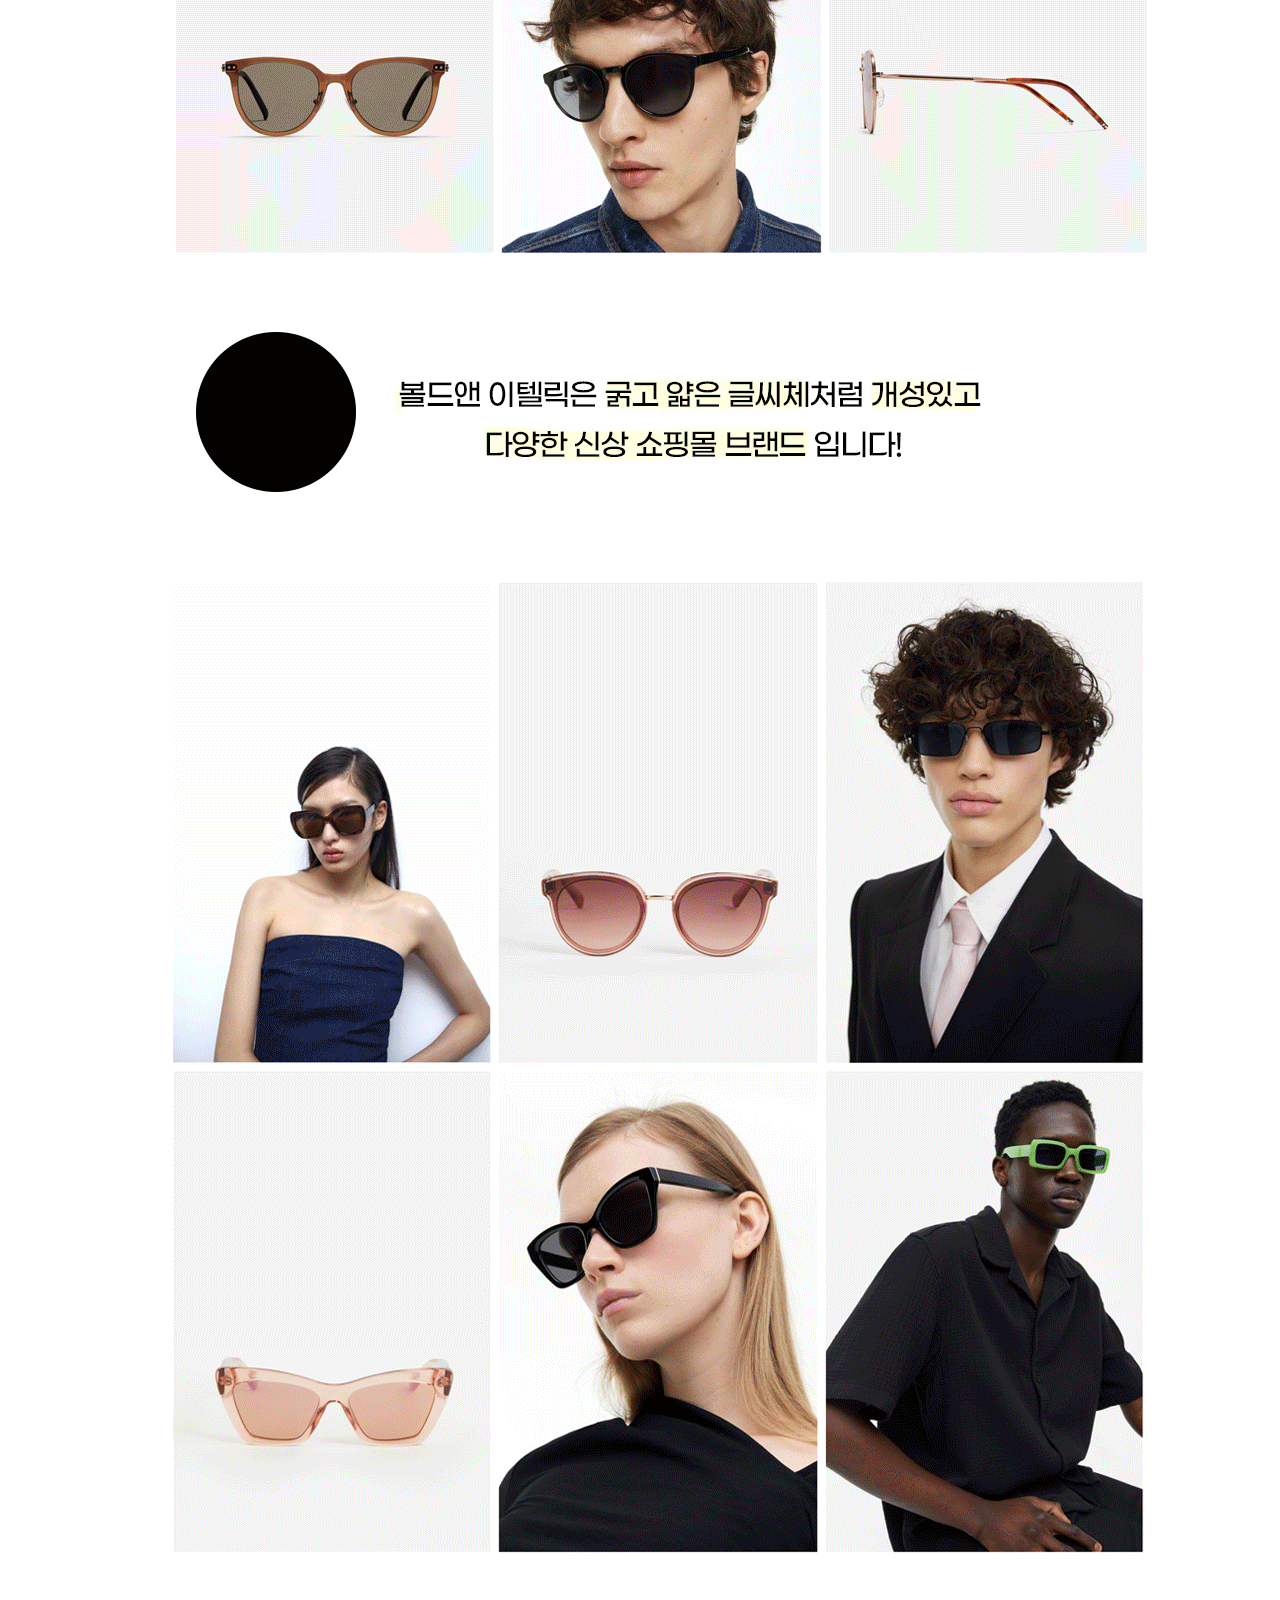
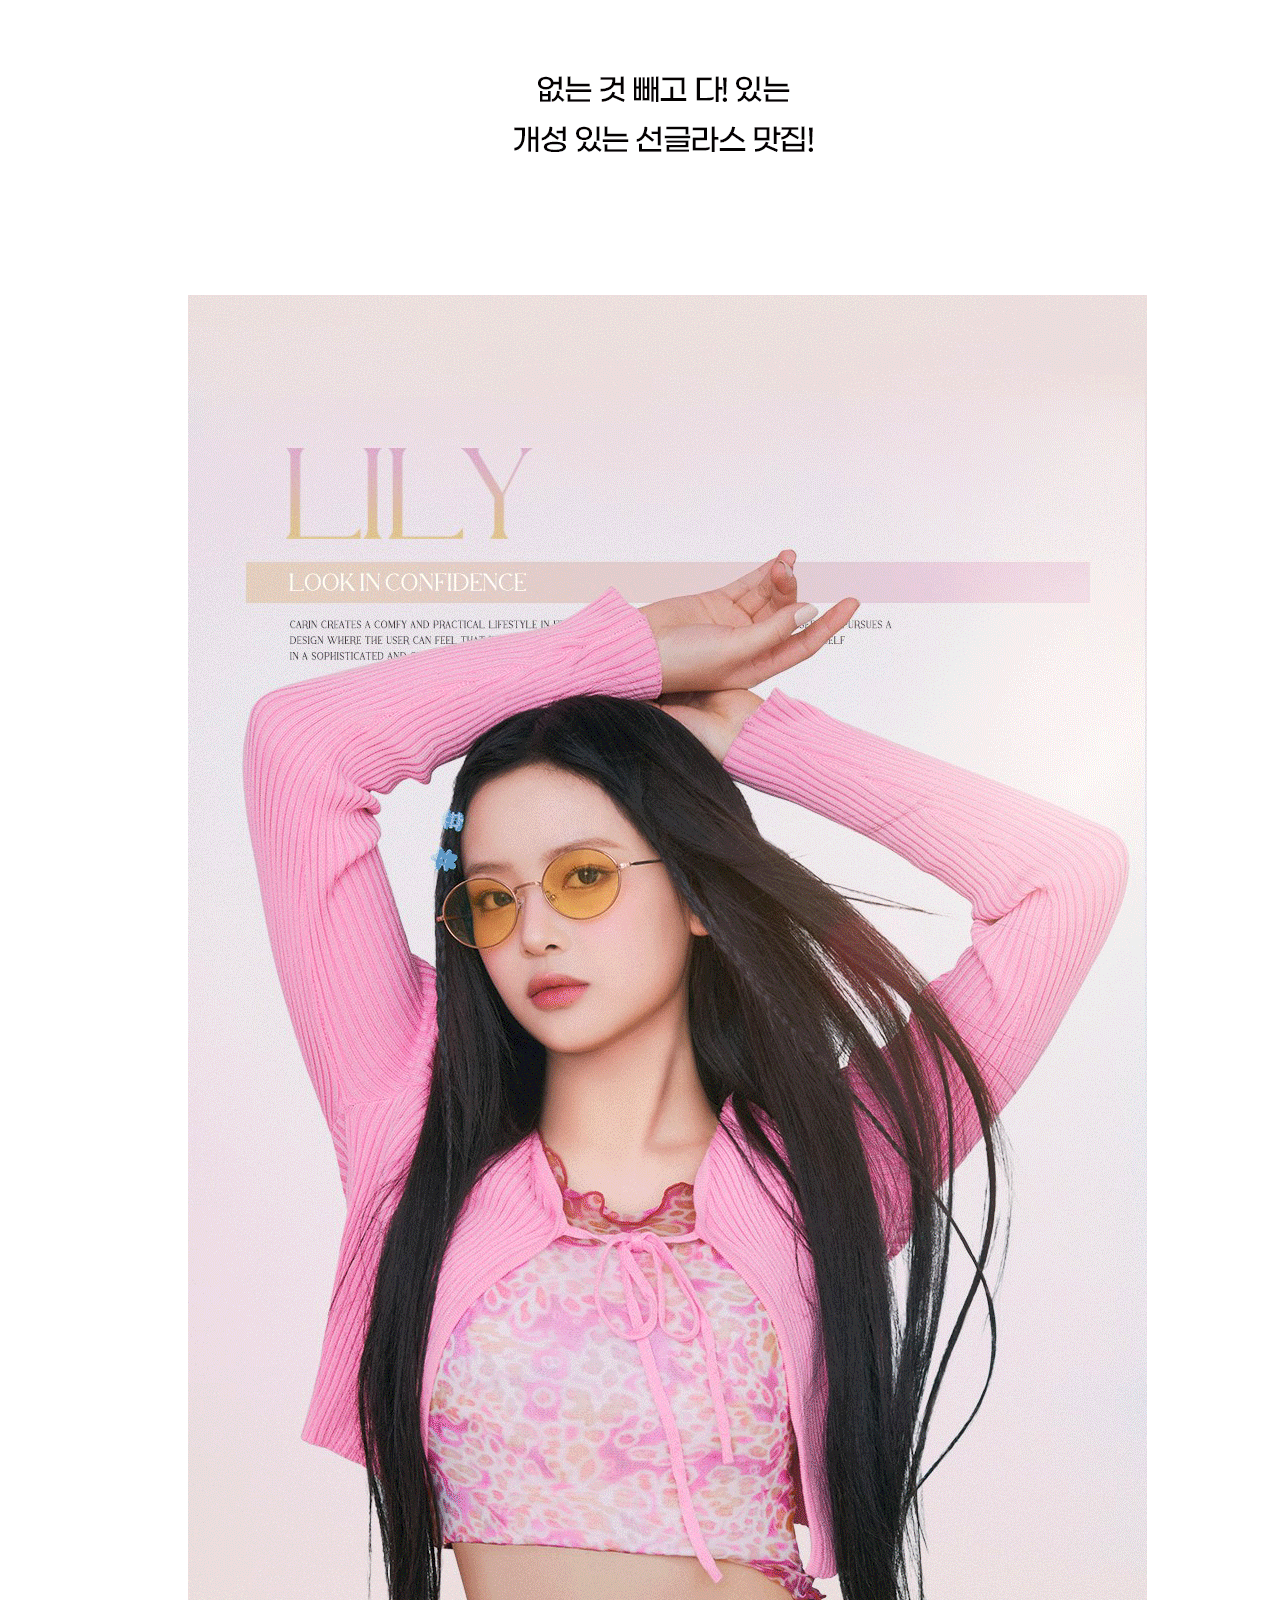
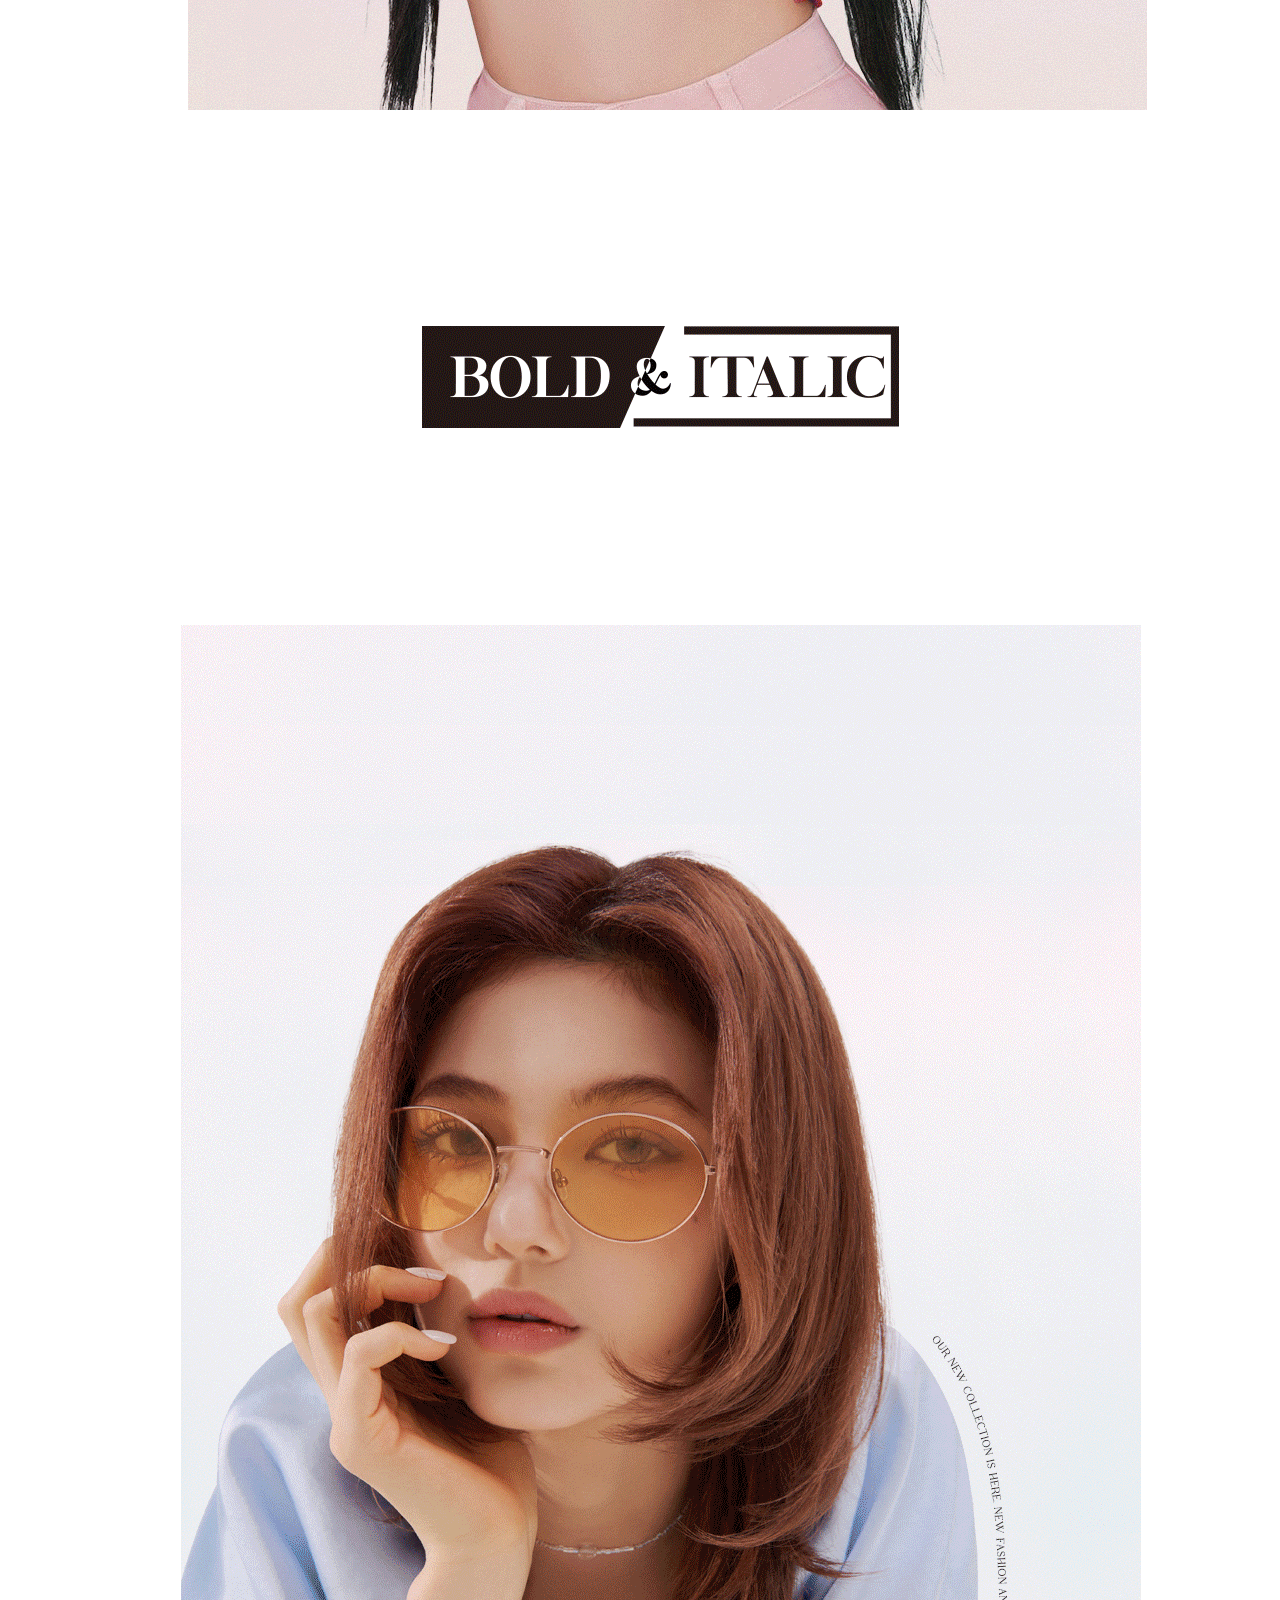
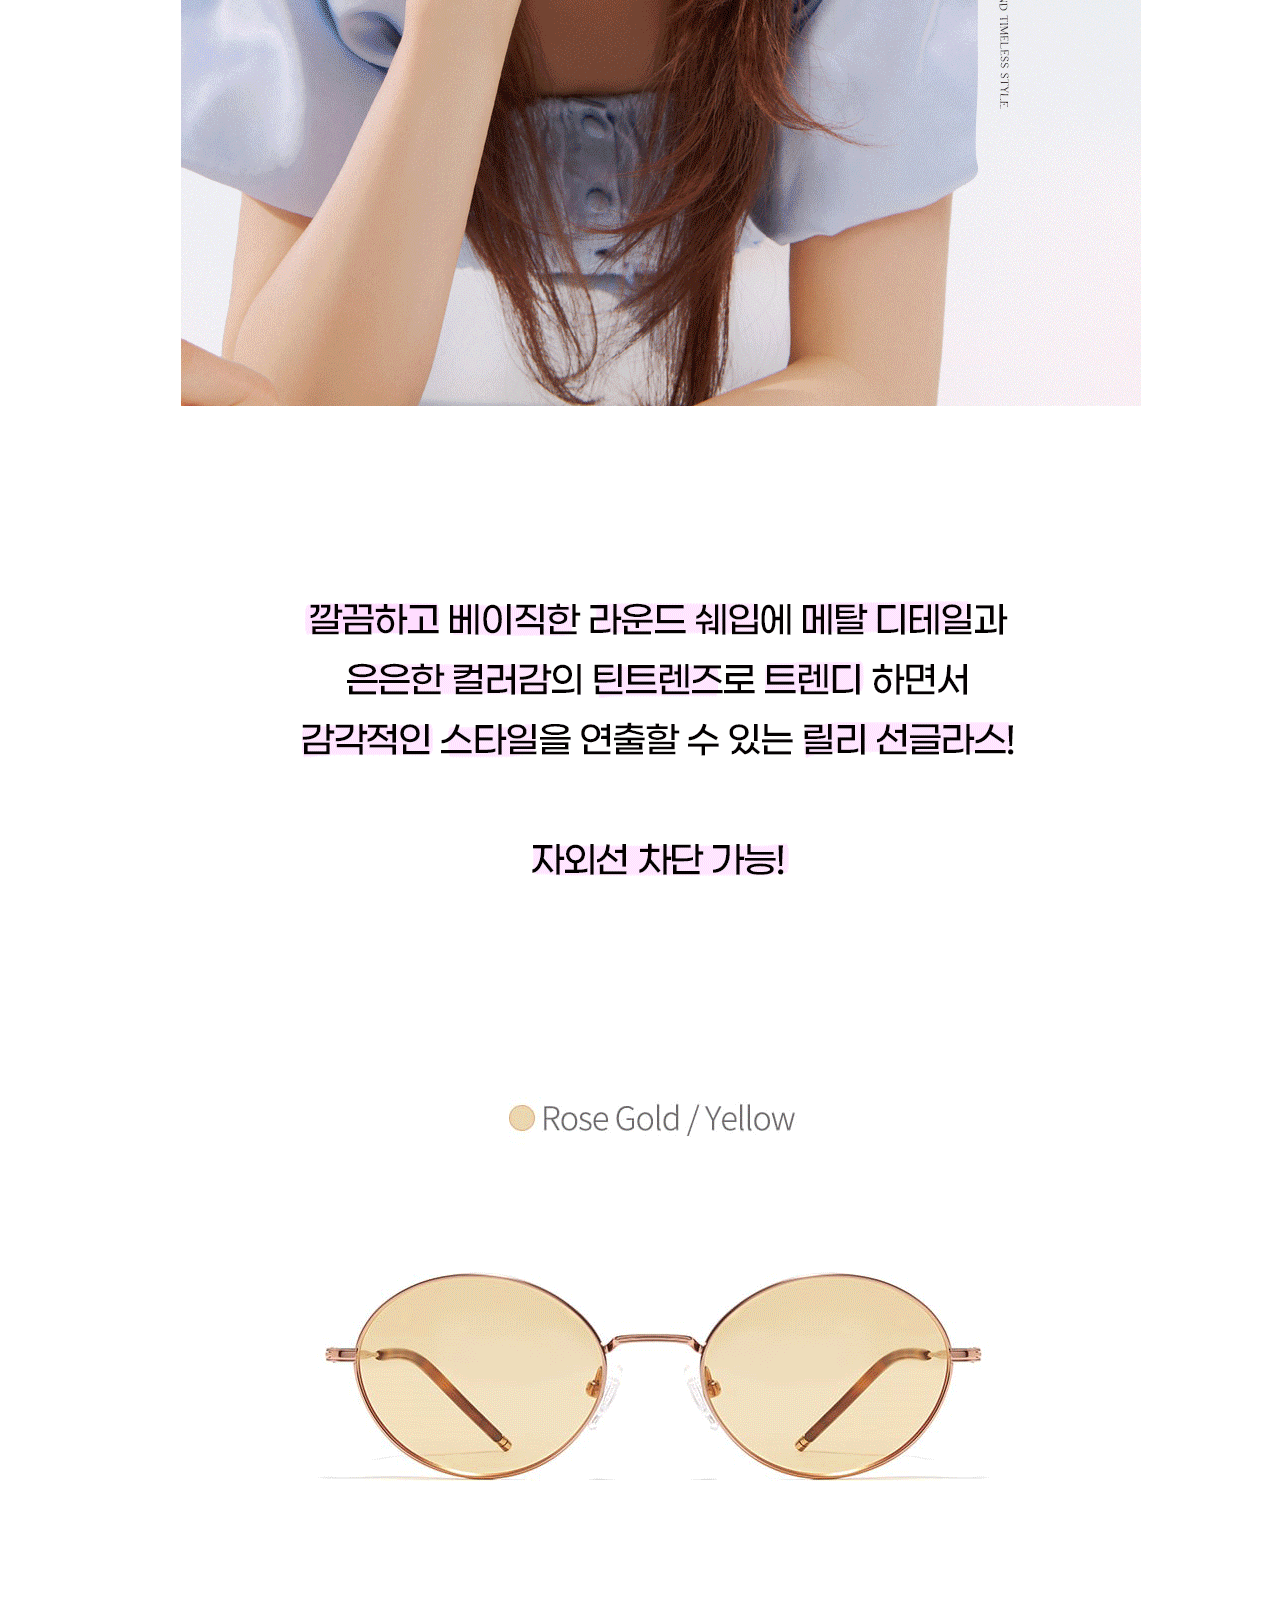
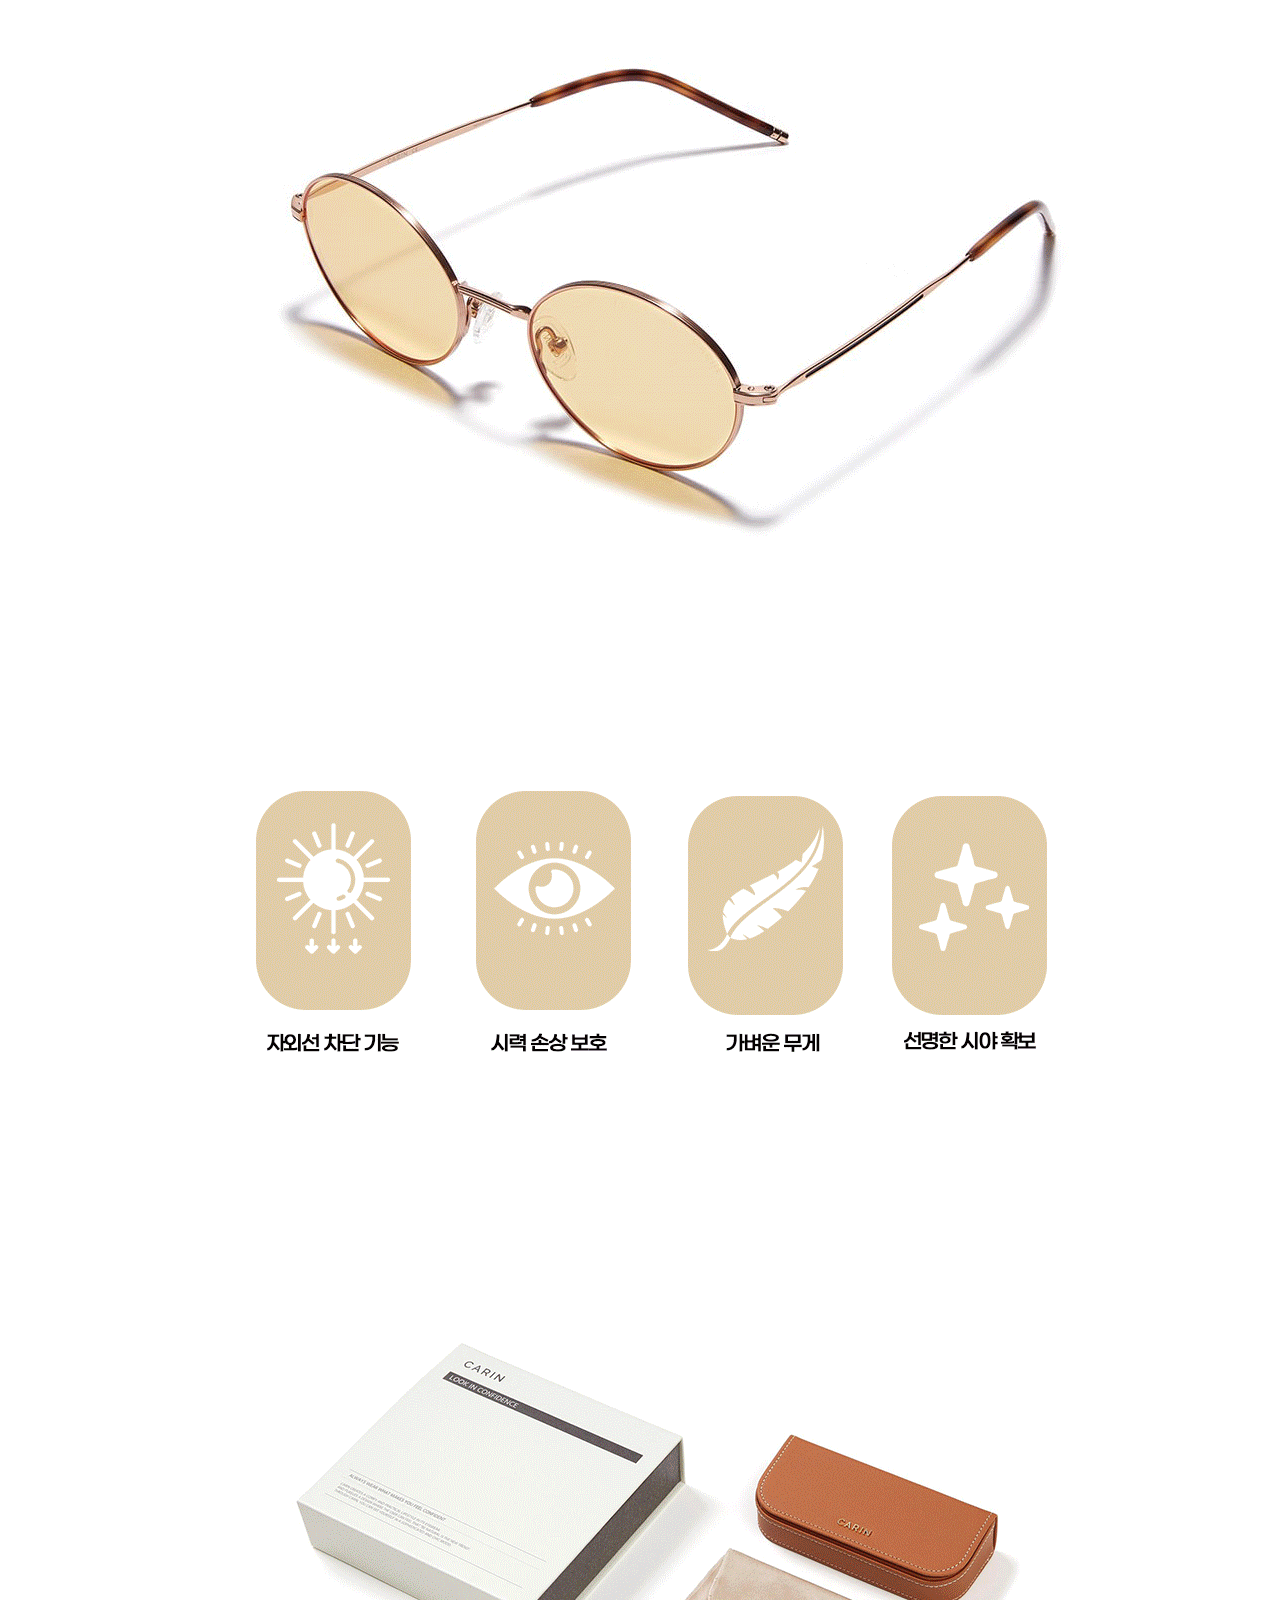
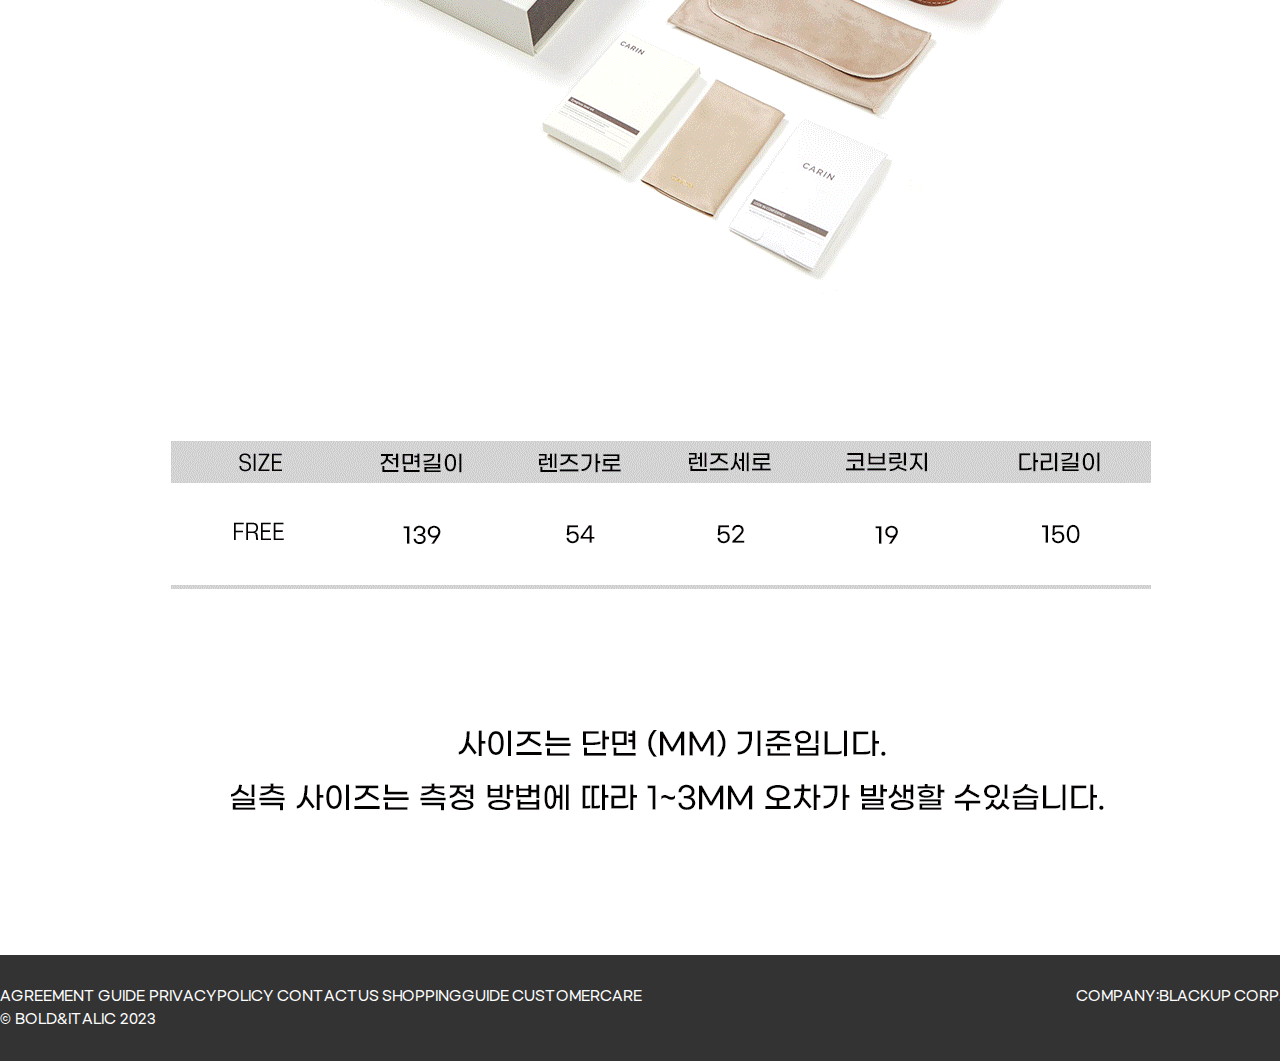
==== commit 95563a7b: "Rename sub-2.html to index.html" ====
--- a/index.html
+++ b/index.html
@@ -6,7 +6,7 @@
     <meta http-equiv="X-UA-Compatible" content="IE=edge">
     <meta name="viewport" content="width=device-width, initial-scale=1.0">
     <title>Bold&italic</title>
-    <link rel="stylesheet" href="main.css">
+    <link rel="stylesheet" href="sub-2.css">
     <!--웹폰트-->
     <link rel="stylesheet" href="./font/stylesheet.css">
     <!--파비콘-->
@@ -43,7 +43,7 @@
                     </div>
                 </div>
 
-                <p><a href="#"><img src="./images/button.png" alt="구매하기"></a></p>
+                <p><a href="#"><img src="./imges2/button.png" alt="구매하기"></a></p>
             </div>
         </div>
     </div>
--- a/sub-2.css
+++ b/sub-2.css
@@ -0,0 +1,221 @@
+/*웹폰트 : 'gmarketsans'*/
+
+* {
+    margin: 0;
+    padding: 0;
+}
+
+a {
+    text-decoration: none;
+    color: inherit;
+}
+
+ul,
+ol {
+    list-style: none;
+}
+
+img,
+video,
+iframe {
+    vertical-align: middle;
+}
+
+body {
+    font-family: 'gmarketsans';
+    font-weight: 500;
+    font-size: 13px;
+    line-height: 23px;
+    color: #333;
+}
+
+/*header*/
+#header {
+    width: 1800px;
+    margin: 0 auto;
+    font-size: 15px;
+    height: 70px;
+    position: relative;
+}
+
+
+
+#logo {
+    position: absolute;
+    top: 50%;
+    left: 50%;
+    transform: translate(-50%, -50%);
+}
+
+#header p {
+    position: absolute;
+    top: 28%;
+    left: 1%;
+}
+
+#gnb {
+    display: flex;
+    position: absolute;
+    top: 1%;
+    left: 84%;
+}
+
+#gnb li {
+    padding: 15px;
+}
+
+/*product*/
+
+#product {
+    width: 1320px;
+    margin: 0 auto;
+    text-align: center;
+}
+
+.product_inner {
+    margin-top: 5px;
+    display: flex;
+    flex-wrap: wrap;
+    justify-content: space-around;
+    align-content: space-around;
+    padding: 30px;
+
+}
+
+.img {
+    width: 162px;
+}
+
+.text {
+    width: 457px;
+    padding: 30px;
+    text-align: left;
+}
+
+.text p {
+    padding: 10px;
+}
+
+.text .padding1 {
+    padding-top: 30px;
+    padding-bottom: 30px;
+}
+
+.quantity .numb_box {
+    margin: 15px;
+}
+
+/*product_detail*/
+#product_detail {
+    width: 1320px;
+    margin: 0 auto;
+    text-align: center;
+    padding-top: 150px;
+}
+
+/*footer*/
+
+#footer {
+    background-color: #333;
+    color: white;
+}
+
+.footer_inner {
+    width: 1800px;
+    margin: 0 auto;
+    display: flex;
+    justify-content: space-between;
+    padding: 30px 0;
+}
+
+#footer .left {
+    text-align: left;
+}
+
+#footer .right {
+    text-align: right;
+}
+
+.quantity {
+    position: relative;
+}
+
+input[type=number]::-webkit-inner-spin-button,
+input[type=number]::-webkit-outer-spin-button {
+    -webkit-appearance: none;
+    margin: 0;
+}
+
+input[type=number] {
+    -moz-appearance: textfield;
+}
+
+.quantity input {
+    width: 45px;
+    height: 42px;
+    line-height: 1.65;
+    float: left;
+    display: block;
+    padding: 0;
+    margin: 0 20px;
+    border: none;
+    text-align: center;
+    position: relative;
+    z-index: 10;
+}
+
+.quantity input:focus {
+    outline: 0;
+}
+
+.quantity-nav {
+    width: 100%;
+    position: absolute;
+    top: 0;
+    left: 0;
+    height: 42px;
+}
+
+.quantity-button {
+    position: relative;
+    cursor: pointer;
+
+    text-align: center;
+
+    font-size: 13px;
+    font-family: "Trebuchet MS", Helvetica, sans-serif !important;
+    line-height: 1.7;
+
+    -webkit-user-select: none;
+    -moz-user-select: none;
+    -ms-user-select: none;
+    -o-user-select: none;
+    user-select: none;
+}
+
+.quantity-button.quantity-up {
+    position: absolute;
+    height: 50%;
+    top: 50%;
+    transform: translateY(-50%);
+    right: 0;
+}
+
+.quantity-button.quantity-down {
+    position: absolute;
+    top: 50%;
+    transform: translateY(-50%);
+    left: 0;
+    height: 50%;
+}
+
+.numb_box {
+    border: 1px solid #494949;
+    height: 42px;
+    width: 85px;
+    position: relative;
+}
+
+.quantity {
+    padding-bottom: 20px;
+}